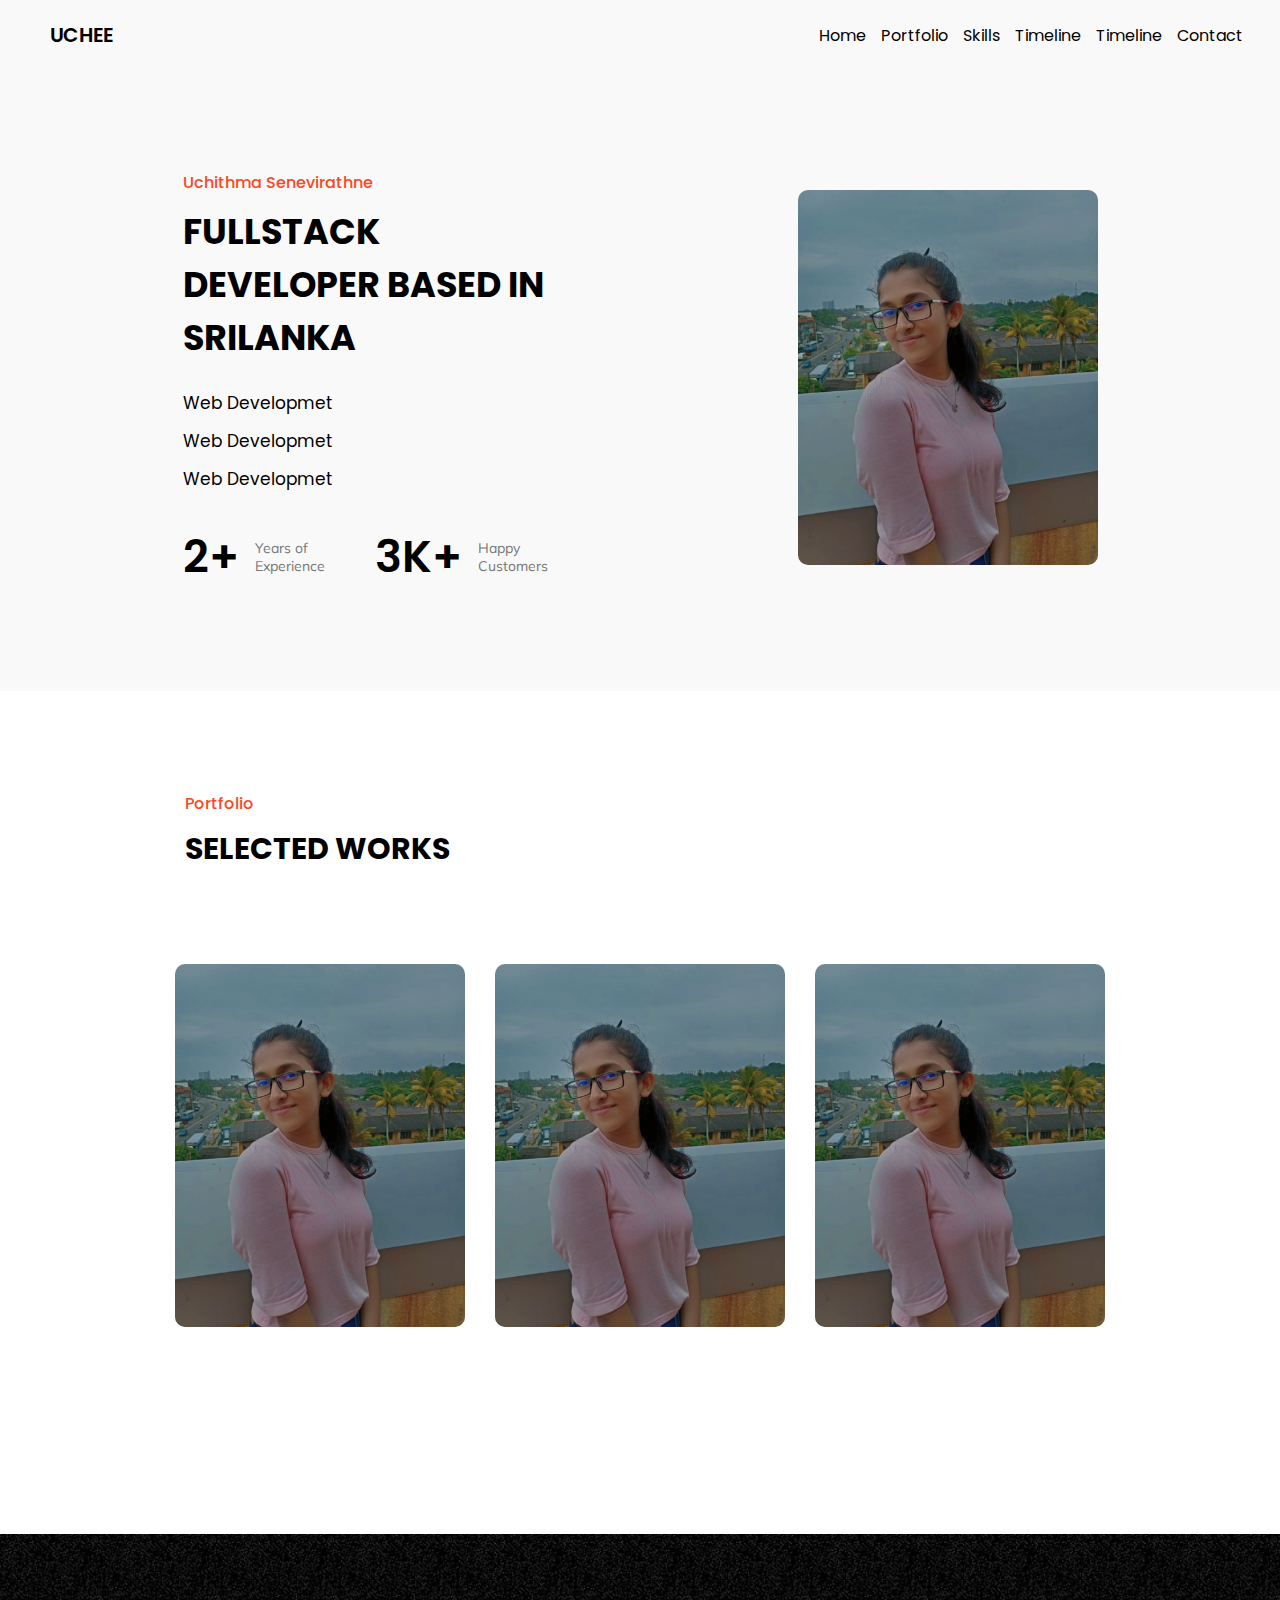
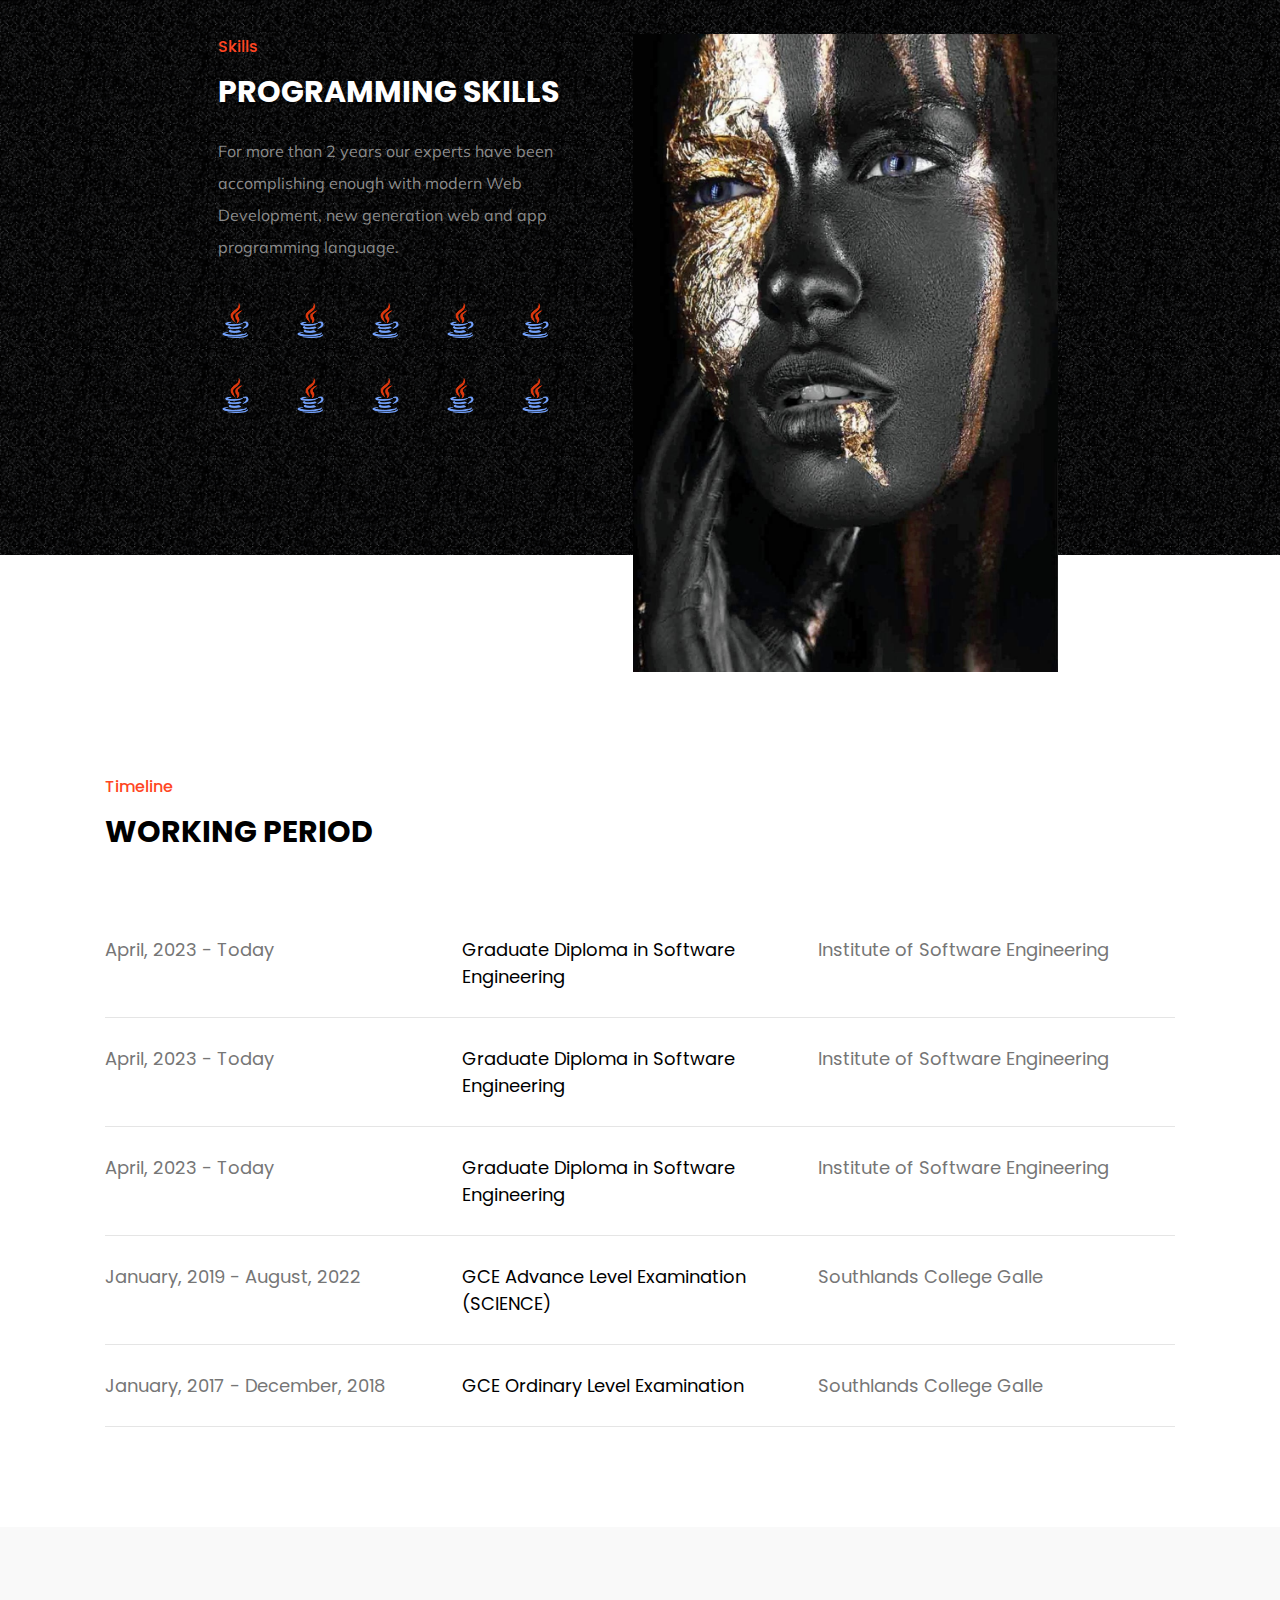
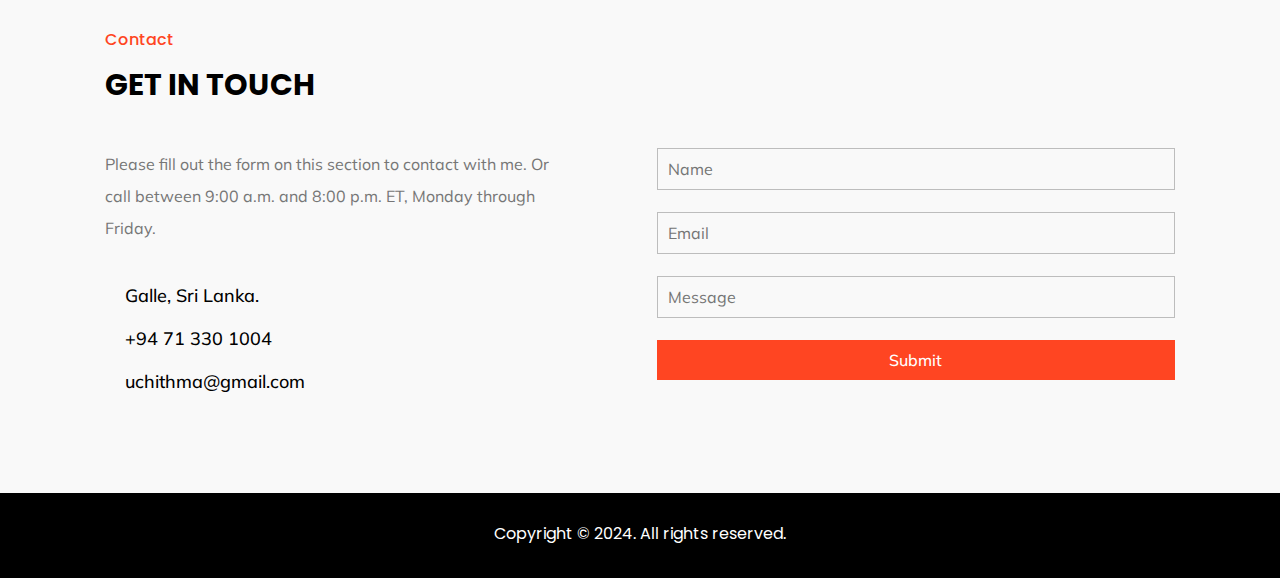
==== index.html @ 6356ff92 "add some css to footer" ====
<!DOCTYPE html>
<html lang="en">
<head>
    <meta charset="UTF-8">
    <meta name="viewport" content="width=device-width, initial-scale=1.0">
    <title>Document</title>
    <link rel="stylesheet" href="./index.css">
    <link rel="stylesheet" href="https://cdnjs.cloudflare.com/ajax/libs/font-awesome/6.5.2/css/all.min.css" integrity="sha512-SnH5WK+bZxgPHs44uWIX+LLJAJ9/2PkPKZ5QiAj6Ta86w+fsb2TkcmfRyVX3pBnMFcV7oQPJkl9QevSCWr3W6A==" crossorigin="anonymous" referrerpolicy="no-referrer" />
    <link href="https://fonts.googleapis.com/css2?family=Poppins:ital,wght@0,100;0,200;0,300;0,400;0,500;0,600;0,700;0,800;0,900;1,100;1,200;1,300;1,400;1,500;1,600;1,700;1,800;1,900&display=swap" rel="stylesheet">
    <link href="https://fonts.googleapis.com/css2?family=Mulish:ital,wght@0,200..1000;1,200..1000&display=swap" rel="stylesheet">
</head>
<body>

    <!-- ======================navbar=================================== -->
    <header>
        <div class="navbar" id="nav">
            <div class="logo">
                <a href="#">UCHEE</a>
            </div>
            <div class="menu">
                <div class="list">
                    <ul id="menu-list">
                        <li><a href="">Home</a></li>
                        <li><a href="">Portfolio</a></li>
                        <li><a href="">Skills</a></li>
                        <li><a href="">Timeline</a></li>
                        <li><a href="">Timeline</a></li>
                        <li><a href="">Contact</a></li>
                    </ul>
                    <div class="trigger">
                        <i class="fa-solid fa-bars" onclick="toggleMenu()"></i>
                    </div>
                </div>
            </div>
        </div>
    </header>
    

    <!-- ===================home====================================== -->

    <section class="home"  id="home">
        <div class="home-container">
            <div class="text-content">
                <h6>Uchithma Senevirathne</h6>
                <h1 class="position">FULLSTACK DEVELOPER 
                    <span>BASED IN SRILANKA</span>
                </h1>
                <div class="service1">
                    <p>Web Developmet</p>
                    <i class="fa-solid fa-arrow-right"></i>
                </div>
                <div class="service1">
                    <p>Web Developmet</p>
                    <i class="fa-solid fa-arrow-right"></i>
                </div>
                <div class="service1">
                    <p>Web Developmet</p>
                    <i class="fa-solid fa-arrow-right"></i>
                </div>
                <div class="counts">
                    <div>
                        <h1>2+</h1>
                        <p>Years of Experience</p>
                    </div>
                    <div>
                        <h1>3K+</h1>
                        <p>Happy Customers</p>
                    </div>
                </div>
            </div>
            <div class="img-container">
                <div>
                    <img src="./assets/profile.jpeg" alt="">
                </div>
            </div>
        </div>
    </section>

    <section class="portfolio" id="portfolio">
        <div class="port-container">
            <div class="text-content">
                <h6>Portfolio</h6>
                <h1>SELECTED WORKS</h1>
            </div>
            <div class="project-container">
                <div class="port1">
                    <img src="./assets/profile.jpeg" alt="">
                </div>
                <div class="port2">
                    <img src="./assets/profile.jpeg" alt="">
                </div>
                <div class="port3">
                    <img src="./assets/profile.jpeg" alt="">
                </div>
            </div>
        </div>
    </section>

    <section id="Skills" class="Skills">
        <div class="skills-container">
            <div class="text-content">
                <div>
                    <h6>Skills</h6>
                    <h1>PROGRAMMING SKILLS</h1>
                    <p>
                        For more than 2 years our experts have been accomplishing enough with modern Web Development,
                        new generation web and app programming language.
                    </p>
                </div>
                <div class="skills-logo">
                    <img src="./assets/java.png" alt="">
                    <img src="./assets/java.png" alt="">
                    <img src="./assets/java.png" alt="">
                    <img src="./assets/java.png" alt="">
                    <img src="./assets/java.png" alt="">
                    <img src="./assets/java.png" alt="">
                    <img src="./assets/java.png" alt="">
                    <img src="./assets/java.png" alt="">
                    <img src="./assets/java.png" alt="">
                    <img src="./assets/java.png" alt="">
                </div>
            </div>
            <div class="dark-image">
                <img src="./assets/blackimg.jpg" alt="">
            </div>
        </div>
    </section>

    <section id="timeline" class="timeline">
        <div class="timeline-container">
            <div class="time-head">
                <h6>Timeline</h6>
                <h1>WORKING PERIOD</h1>
            </div>
            <div class="time-content">
                <div class="time">
                    <p>April, 2023 - Today</p>
                    <p>Graduate Diploma in Software Engineering</p>
                    <p>Institute of Software Engineering</p>
                </div>
                <div class="time">
                    <p>April, 2023 - Today</p>
                    <p>Graduate Diploma in Software Engineering</p>
                    <p>Institute of Software Engineering</p>
                </div>
                <div class="time">
                    <p>April, 2023 - Today</p>
                    <p>Graduate Diploma in Software Engineering</p>
                    <p>Institute of Software Engineering</p>
                </div>
                <div class="time">
                    <p>January, 2019 - August, 2022</p>
                    <p>GCE Advance Level Examination (SCIENCE)</p>
                    <p>Southlands College Galle</p>
                </div>
                <div class="time">
                    <p>January, 2017 - December, 2018</p>
                    <p>GCE Ordinary Level Examination</p>
                    <p>Southlands College Galle</p>
                </div>
            </div>
        </div>
    </section>

    <section id="contact" class="contact">
        <div class="con-head">
            <h6>Contact</h6>
            <h1>GET IN TOUCH</h1>
        </div>
        <div class="contact-container">
            <div class="contact-content">
                <div class="con-text">
                    <p>
                        Please fill out the form on this section to contact with me.
                        Or call between 9:00 a.m. and 8:00 p.m. ET, Monday through Friday.
                    </p>
                </div>
                <div class="con-list">
                    <div>
                        <i class="fa-solid fa-location-dot"></i>
                        <p>Galle, Sri Lanka.</p>
                    </div>
                    <div>
                        <i class="fa-solid fa-phone-volume"></i>
                        <p>+94 71 330 1004</p>
                    </div>
                    <div>
                        <i class="fa-solid fa-envelope"></i>
                        <p>uchithma@gmail.com</p>
                    </div>
                </div>
            </div>
            <div class="contact-forms">
                <input type="text" placeholder="Name">
                <input type="email" placeholder="Email">
                <input type="text" placeholder="Message">
                <div>
                    <input type="submit" name="Submit">
                    <i class="fa-solid fa-arrow-right"></i>
                </div>
            </div>
        </div>
    </section>

    <footer class="footer">
        <div class="foot-content">
            <p>Copyright © 2024. All rights reserved.</p>
            <div>
                <i class="fa-brands fa-github"></i>
                <i class="fa-brands fa-instagram"></i>
                <i class="fa-brands fa-linkedin"></i>
                <i class="fa-brands fa-whatsapp"></i>
            </div>
        </div>
    </footer>
    

        <script>
        let menuList = document.getElementById("menu-list")
        menuList.style.maxHeight = "0px";

        function toggleMenu(){
            if(menuList.style.maxHeight == "0px"){
                menuList.style.maxHeight = "300px";
            }
            else{
                menuList.style.maxHeight = "0px"
            }
        }
    </script>

    <script>
        window.addEventListener("scroll", function(){
            var header = document.querySelector("header");
            header.classList.toggle("sticky", window.scrollY > 0);
        })
    </script>
</body>
</html>
---- index.css ----
* {
    margin: 0;
    padding: 0;
    box-sizing: border-box;
    font-family: "Poppins", sans-serif;
}

/* =================navbar========================= */

.navbar{
    display: flex;
    padding: 30px 37px 30px 50px;
    justify-content: space-between;
    background-color: #F9F9F9;
    align-items: center;
    position: relative;
    height: 70px;
}

.navbar .logo a{
    text-decoration: none;
    font-size: 20px;
    font-weight: 600;
    color: black;
}

.trigger{
    font-size: 20px;
    display: none;
}

.menu .list{
    display: flex;
    align-items: center;
    gap: 15px;
}

.menu .list ul {
    display: flex;
    gap: 15px;
    list-style: none;
    font-size: 16px;
    align-items: center;
}

.list ul > li > a {
    text-decoration: none;
    color: black;
}

.list ul > li > a:hover{
    color: #FF4522;
}

/* ==========responsive navbar====================== */

@media (max-width:600px) {

    .navbar{
        background-color: white;
        border-bottom: 1px solid rgb(216, 216, 216);
    }

    .menu .list ul{
        position: absolute;
        top: 80px;
        left: 0px;
        right: 0;
        padding-left: 50px;
        flex-direction: column;
        background-color: white;
        overflow: hidden;
        align-items: start;
    }

    .trigger{
        display: block;
    }

    #menu-list{
        transition: all 0.4s;
    }
}


/* =======================home====================================== */

.home {
    background-color: #F9F9F9;    
}

.home-container{
    display: flex;
    justify-content: center;
    padding: 100px 40px;
    margin: 0 270px;
    align-items: center;
    /* position: relative; */
}

.home-container .text-content{
    display: flex;
    flex-direction: column;
    padding-right: 50px;
    /* position: relative; */
}

.home-container .text-content h6{
    color: #FF4522;
    font-size: 16px;
    font-weight: 500;
    margin-bottom: 16px;
}

.home-container .text-content .position{
    font-size: 45px;
    margin-bottom: 25px;
    font-weight: bolder;
}

.home-container .text-content div{
    display: flex;
}

.service1 {
    display: flex;
    font-family: "Mulish", sans-serif;
    font-size: 17px;
    align-items: center;
    gap: 10px;
}

.service1 p {
    padding: 8px 0;
}

.counts {
    margin-top: 25px;
    gap: 50px;
}

.counts div{
    display: flex;
    align-items: center;
}

.counts div > h1 {
    font-size: 45px;
    font-weight: 600;
}

.counts div > p {
    padding-left: 15px;
    font-size: 14px;
    font-family: "Mulish", sans-serif;
    color: #767676;
}

.img-container div{
    width: 50%;
    padding-left: 200px;
}

.img-container div > img {
    width: 350px;
    border-radius: 10px;
}

/* ==============responsive home============================ */

@media (max-width:1469px) {
    .home-container .text-content .position{
        font-size: 35px;
        margin-bottom: 20px;
    }

    .home-container .text-content h6{
        margin-bottom: 10px;
    }  
    
    .service1 p {
        padding: 6px 0;
    }

    .img-container div > img {
        width: 300px;
    }
}

@media (max-width:925px) {
    .home-container{
        flex-direction: column-reverse;
        padding: 50px 30px;
        margin: 0;
    }

    .img-container div{
        width: 100%;
        padding-left: 0px;
        padding-bottom: 50px;
    }

    .img-container div > img {
        width: 100%;
        border-radius: 10px;
    }
}

@media (max-width:449px){
    .home-container .text-content .position{
        font-size: 30px;
    }

    .counts {
        flex-direction: column;
        margin-top: 15px;
        gap: 0px;
    }

    .home-container{
        padding: 50px 30px;
    }
}

/* =================portfolio============================================= */

.portfolio {
    /* display: flex;
    justify-content: center; */
}

.port-container {
    display: flex;
    flex-direction: column;
    justify-content: center;
    padding: 100px 40px;
    margin: 0 270px;
    align-items: center;
}

.port-container .text-content{
    width: 1005px;
}

.port-container .text-content h6{
    font-size: 16px;
    color: #FF4522;
    font-weight: 500;
    margin-bottom: 10px;
}

.port-container .text-content h1 {
    font-size: 30px;
    font-weight: bolder;
}

.port-container .project-container{
    padding-top: 92px;
    display: flex;
    gap: 30px;
}

.port-container .project-container div {
    width: 50%;
}

.port-container .project-container div > img {
    width: 325px;
    border-radius: 10px;
}
/* ======responsive portfolio=================== */

@media (max-width:1469px) {
    .port-container .text-content{
        width: 910px;
    }

    .port-container .project-container div > img {
        width: 290px;
    }
}

@media (max-width:925px) {
    .port-container .text-content{
        width: 93vw;
    }

    .port-container .project-container .port3 {
        display: none;
    }

    .port-container .project-container div > img {
        width: 45vw;
    }
}

@media (max-width:620px) {
    .port-container {
        padding: 100px 0px;
        margin: 0 0px;
    }

    .port-container .text-content{
        width: 90vw;
    }

    .port-container .project-container .port2 {
        display: none;
    }

    .port-container .project-container div > img {
        width: 90vw;
    }
}

/* ======================skills================================== */

.Skills{
    padding: 100px 0px 20px;
}

.skills-container {
    background: url(./assets/skillsbg.png);
    width: 100vw;
    height: 80vh;
    background-size: cover;
    object-fit: cover;
    display: flex;
    justify-content: center;
    padding-top: 100px;
    padding-bottom: 100px;
    padding-left: 17%;
    padding-right: 17%;
    gap: 60px;
}

.skills-container .text-content {
    display: flex;
    flex-direction: column;
}
.skills-container .text-content h6 {
    font-size: 16px;
    font-weight: 500;
    color: #FF4522;
    margin-bottom: 10px;
}

.skills-container .text-content h1 {
    font-size: 30px;
    color: white;
}
.skills-container .text-content p {
    margin-top: 20px;
    font-size: 16px;
    font-family: "Mulish", sans-serif;
    color: #bbbb;
    line-height: 2;
}

.skills-container .dark-image img {
    /* width: 100%; */
    width: 434px;
    height: 638px;
    object-fit: contain;

}

.skills-container .skills-logo {
    margin-top: 40px;
    /* margin-right: 75px; */
    display: flex;
    flex-wrap: wrap;
    justify-content: start;
    gap: 40px;
}

.skills-container .skills-logo img {
    width: 10%;
}

/* ==========responsive skills============================ */

@media (max-width:1238px) {
    .skills-container .dark-image {
       display: none;
    }

    .skills-container .skills-logo img {
        width: 60px;
    }
}

@media (max-width:700px) {
    .skills-container .skills-logo img {
        width: 45px;
    }
}

@media (max-width:583px) {
    .skills-container {
        padding-top: 60px;
    }
}

@media (max-width:511px) {
    .skills-container {
        padding-top: 40px;
    }

    .skills-container .skills-logo img {
        width: 40px;
    }
}

@media (max-width:424px) {
    .skills-container {
        padding-top: 40px;
    }

    .skills-container .skills-logo img {
        width: 40px;
    }

    .skills-container .skills-logo {
        gap: 30px;
    }
    
}

@media (max-width:424px) {
    .skills-container {
        padding-top: 40px;
        height: 100vh;
        align-items: center;
    }

    .skills-container .skills-logo img {
        width: 35px;
    }

    .skills-container .skills-logo {
        gap: 30px;
    }

    .skills-container .text-content p {
        line-height: 1.5;
    }
    
}

/* =============timeline========================================== */

.timeline {
    padding: 100px 0px;
    /* margin: 0 270px; */
    display: flex;
    justify-content: center;
}

.timeline-container {
    display: flex;
    flex-direction: column;
    justify-content: center;
}

.time-head {
    width: 1070px;
    /* width: 100%; */
}

.time-head h6 {
    font-size: 16px;
    font-weight: 500;
    color: #FF4522;
    margin-bottom: 10px;
}

.time-head h1 {
    font-size: 30px;
    font-weight: bolder;
}

.time-content {
    display: flex;
    flex-direction: column;
    padding-top: 54px;
    width: 100%;
}

.time-content .time {
    display: flex;
    padding: 27px 0;
    font-size: 18px;
    font-family: "Mulish", sans-serif;
    border-bottom: 1px solid rgba(0, 0, 0, .1);
}

.time-content .time p {
    width: 33.3333%;
    float: left;
    padding-right: 40px;
}

.time-content .time p:nth-child(1), p:nth-child(3) {
    color: #767676;
}

/* ==================responsive timeline===================== */

@media (max-width:1140px) {
    .timeline-container{
        width: 90%;
    }

    .time-head {
        width: 100%;
    }
}

@media (max-width:770px) {
    .time-content .time {
        flex-direction: column;
        gap: 20px;
    }

    .time-content .time p {
        width: 100%;
        float: left;
        padding-right: 0px;
    }
    
}

/* ===================contact============================================ */

.contact {
    padding: 100px 0;
    display: flex;
    /* justify-content: center; */
    flex-direction: column;
    align-items: center;
    background-color: #F9F9F9;
}

.con-head {
    width: 1070px;
}

.con-head h6 {
    font-size: 16px;
    font-weight: 500;
    color: #FF4522;
    margin-bottom: 10px;
}

.con-head h1 {
    font-size: 30px;
    font-weight: bolder;
}

.contact-container {
    display: flex;
    justify-content: center;
    width: 1070px;
    margin-top: 40px;
}

.contact-content {
    display: flex;
    flex-direction: column;
    padding-right: 100px;
}

.con-text, .con-list {
    display: flex;
    flex-direction: column;
}

.con-text p {
    font-size: 16px;
    color: #767676;
    font-family: "Mulish", sans-serif;
    line-height: 2;
}

.con-list {
    margin-top: 40px;
    gap: 20px;
}

.con-list div {
    display: flex;
    align-items: center;
    gap: 20px;
}

.con-list div > i {
    font-size: 18px;
    color: #FF4522;
}

.con-list div > p {
    font-size: 18px;
    font-family: "Mulish", sans-serif;
    font-weight: 500;
}

.contact-forms {
    display: flex;
    flex-direction: column;
    width: 100%;
    gap: 22px;
}


.contact-forms div {
    display: flex;
    align-items: center;
    background-color: #FF4522;
    justify-content: center;
}

.contact-forms input {
    font-size: 16px;
    font-family: "Mulish", sans-serif;
    padding: 10px;
    border: 1px solid #bdbdbd;
    background: transparent;
}

.contact-forms div > input {
    border: none;
    color: white;
    font-weight: 500;
}

.contact-forms div > i {
    color: white;
}

/* =================responsive contact==================== */

@media (max-width:1200px) {
    .con-head {
        width: 90%;
    }

    .contact-container {
        width: 90%;
    }
}

@media (max-width:900px) {
    .contact-container{
        flex-direction: column;
        gap: 50px;
    }
}

/* ===========footer============================================ */

.footer {
    display: flex;
    justify-content: center;
    background-color: black;
    color: white;
    padding: 28px 0 32px;
}
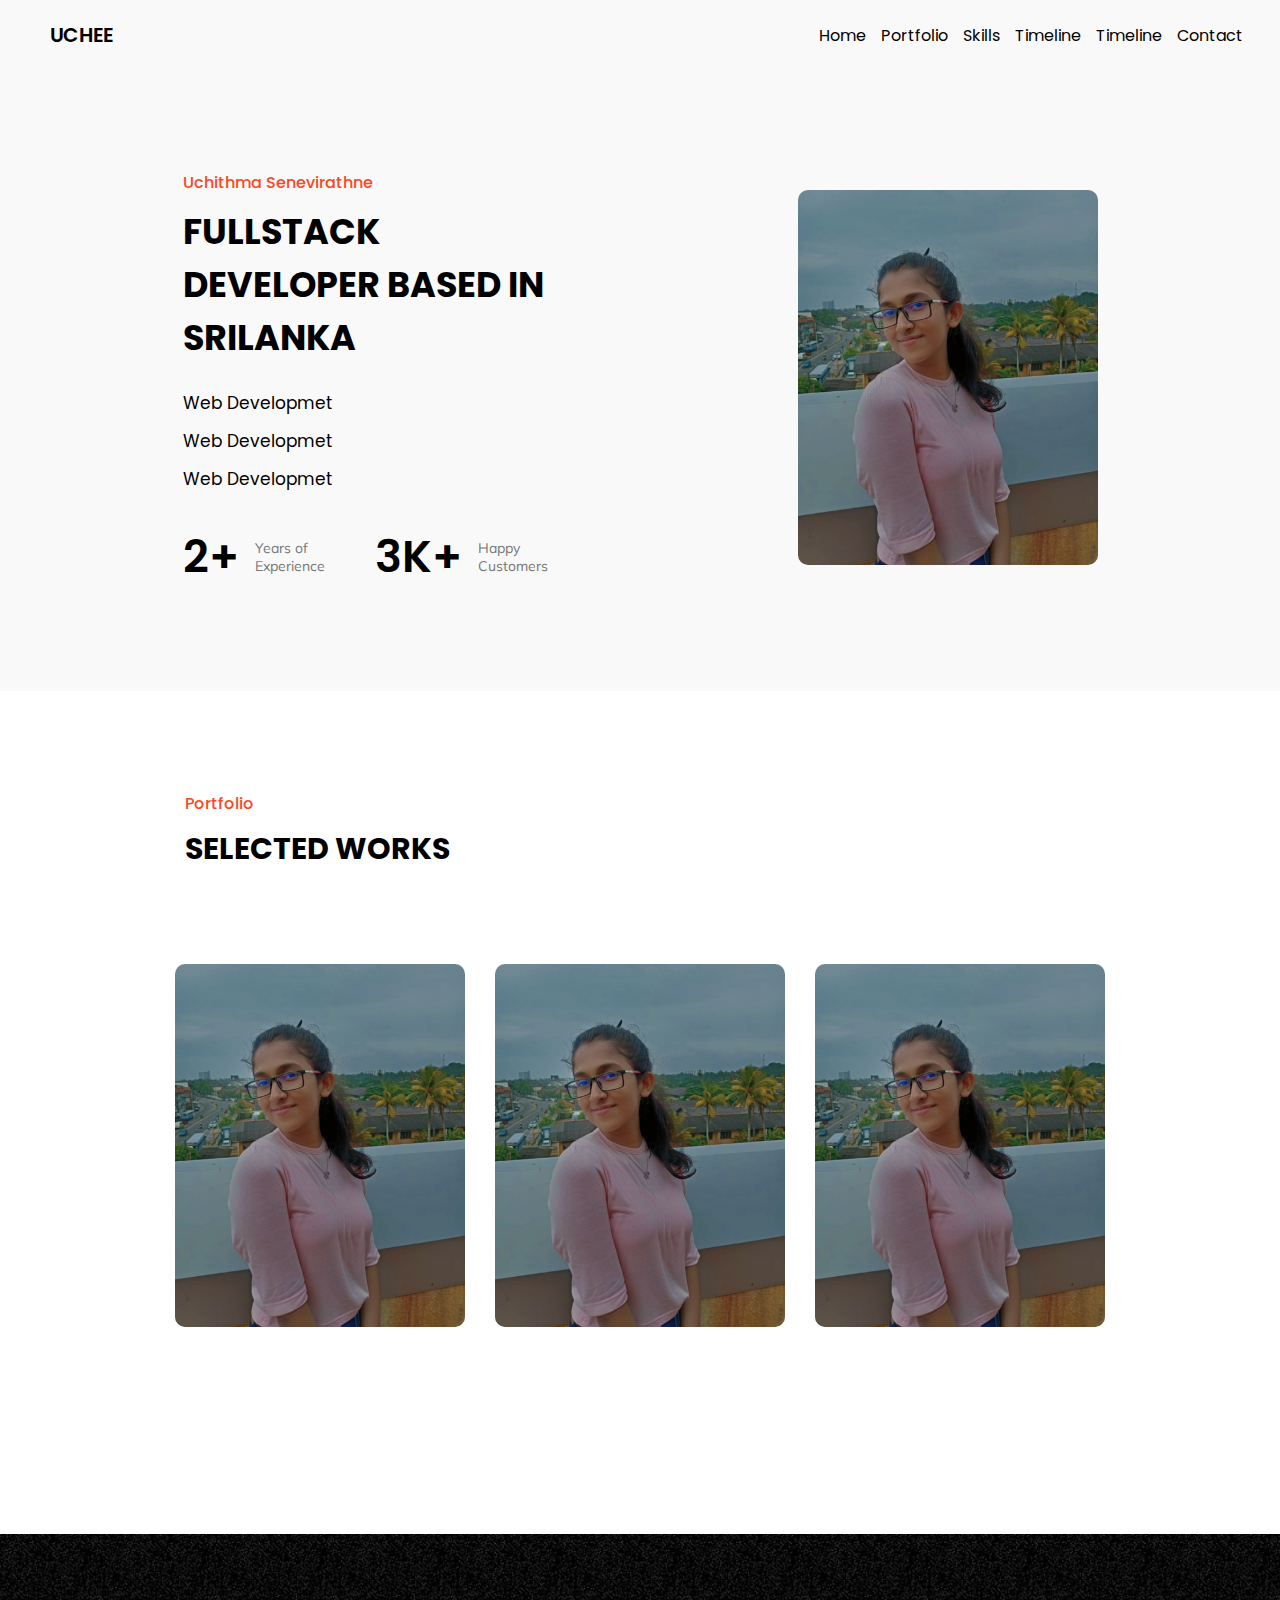
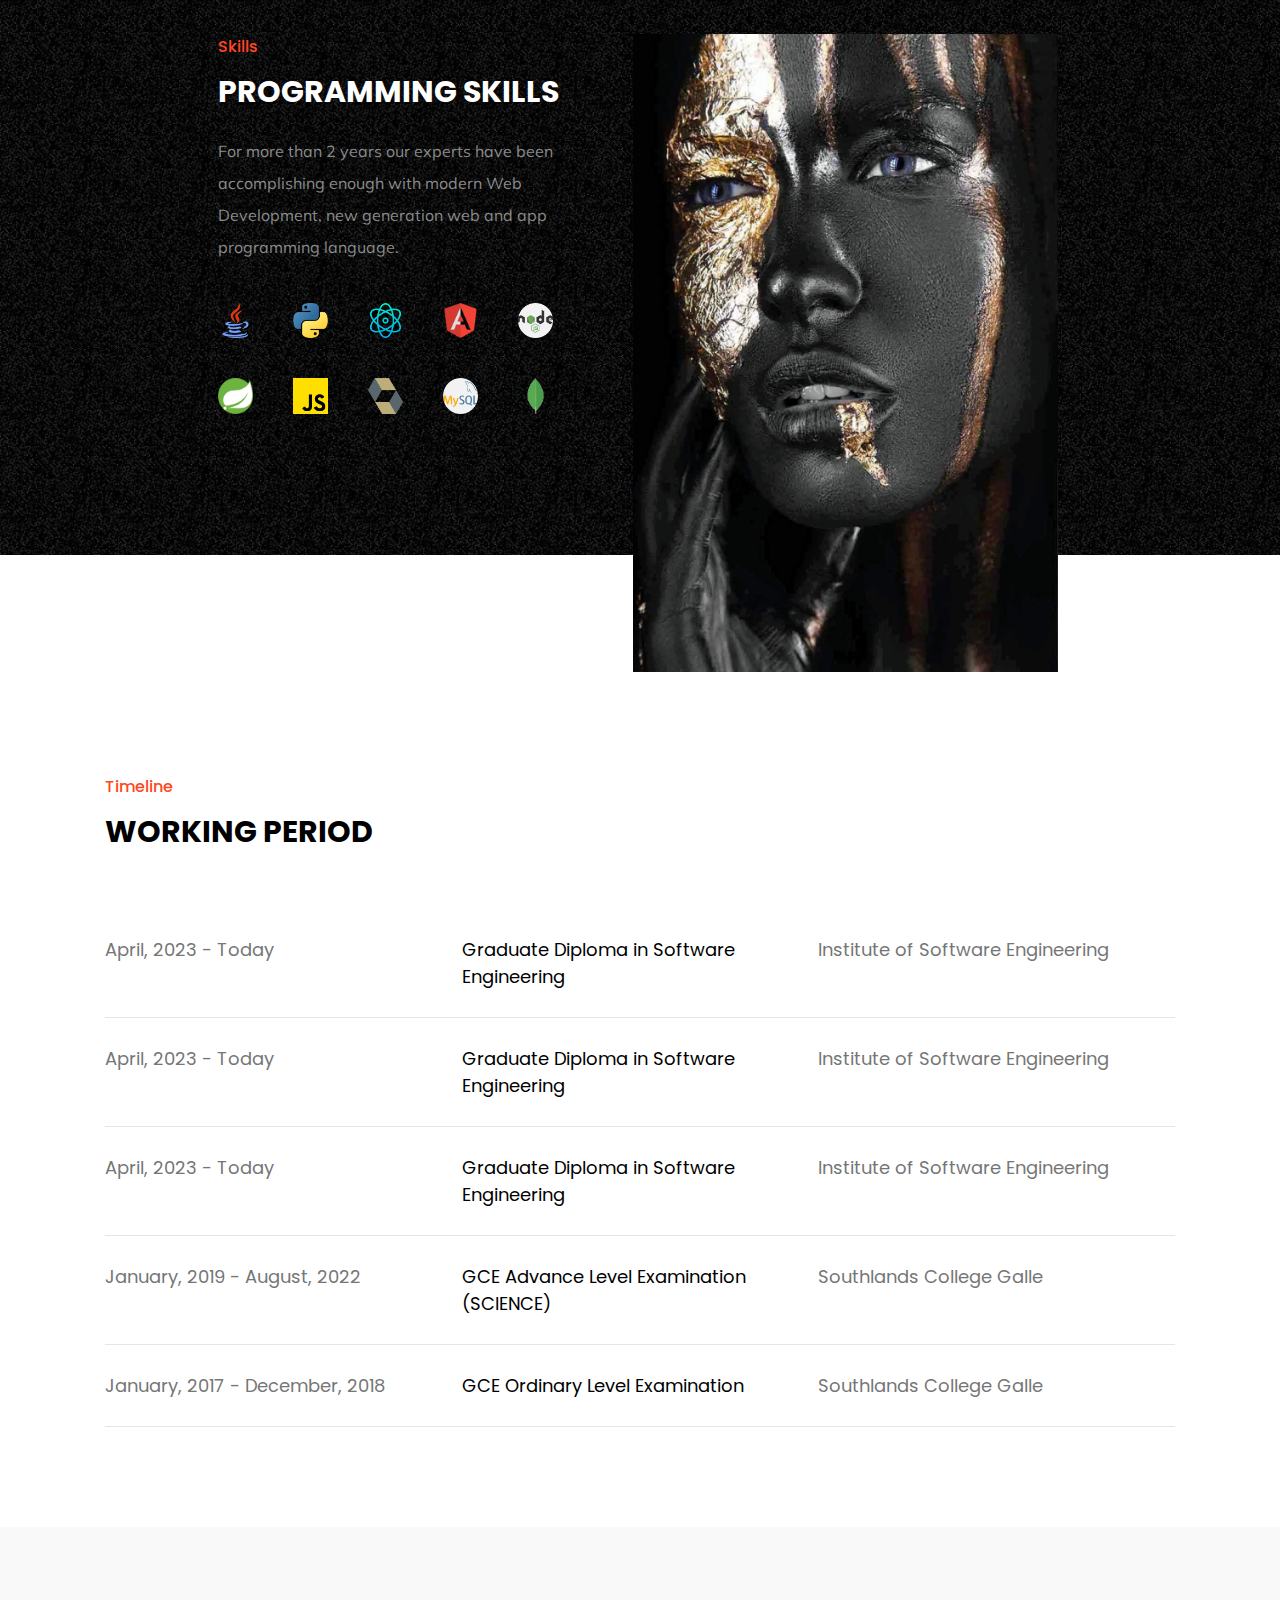
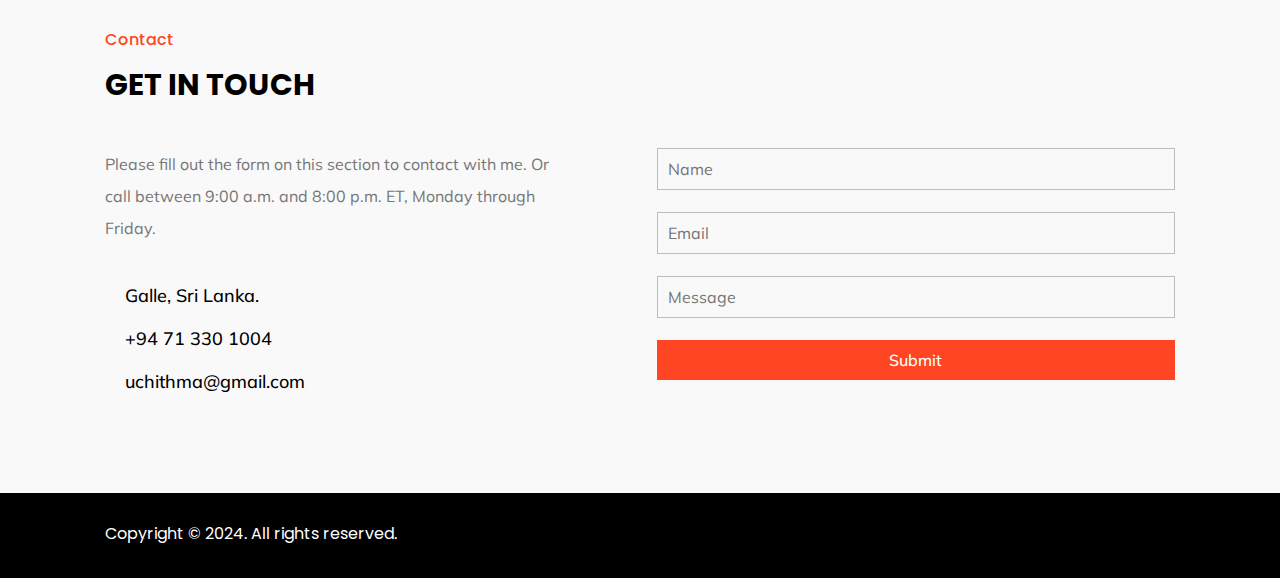
==== commit 3dab73e1: "change skill logos" ====
--- a/index.html
+++ b/index.html
@@ -109,15 +109,15 @@
                 </div>
                 <div class="skills-logo">
                     <img src="./assets/java.png" alt="">
-                    <img src="./assets/java.png" alt="">
-                    <img src="./assets/java.png" alt="">
-                    <img src="./assets/java.png" alt="">
-                    <img src="./assets/java.png" alt="">
-                    <img src="./assets/java.png" alt="">
-                    <img src="./assets/java.png" alt="">
-                    <img src="./assets/java.png" alt="">
-                    <img src="./assets/java.png" alt="">
-                    <img src="./assets/java.png" alt="">
+                    <img src="./assets/python.png" alt="">
+                    <img src="./assets/react.png" alt="">
+                    <img src="./assets/angular.png" alt="">
+                    <img src="./assets/nodejs.png" alt="">
+                    <img src="./assets/spring.png" alt="">
+                    <img src="./assets/js.png" alt="">
+                    <img src="./assets/hibernate.png" alt="">
+                    <img src="./assets/mysql.png" alt="">
+                    <img src="./assets/mongodb.png" alt="">
                 </div>
             </div>
             <div class="dark-image">
--- a/index.css
+++ b/index.css
@@ -665,4 +665,35 @@
     background-color: black;
     color: white;
     padding: 28px 0 32px;
+}
+
+.foot-content {
+    display: flex;
+    justify-content: space-between;
+    width: 1070px;
+    font-size: 16px;
+    font-family: "Mulish", sans-serif;
+}
+
+.foot-content div {
+    display: flex;
+    align-items: center;
+    gap: 20px;
+}
+
+/* ================responsive footer============================== */
+
+@media (max-width:1200px) {
+    .foot-content {
+        width: 90%;
+    }
+}
+
+@media (max-width:900px) {
+    .foot-content {
+        flex-direction: column;
+        justify-content: center;
+        align-items: center;
+        gap: 20px;
+    }
 }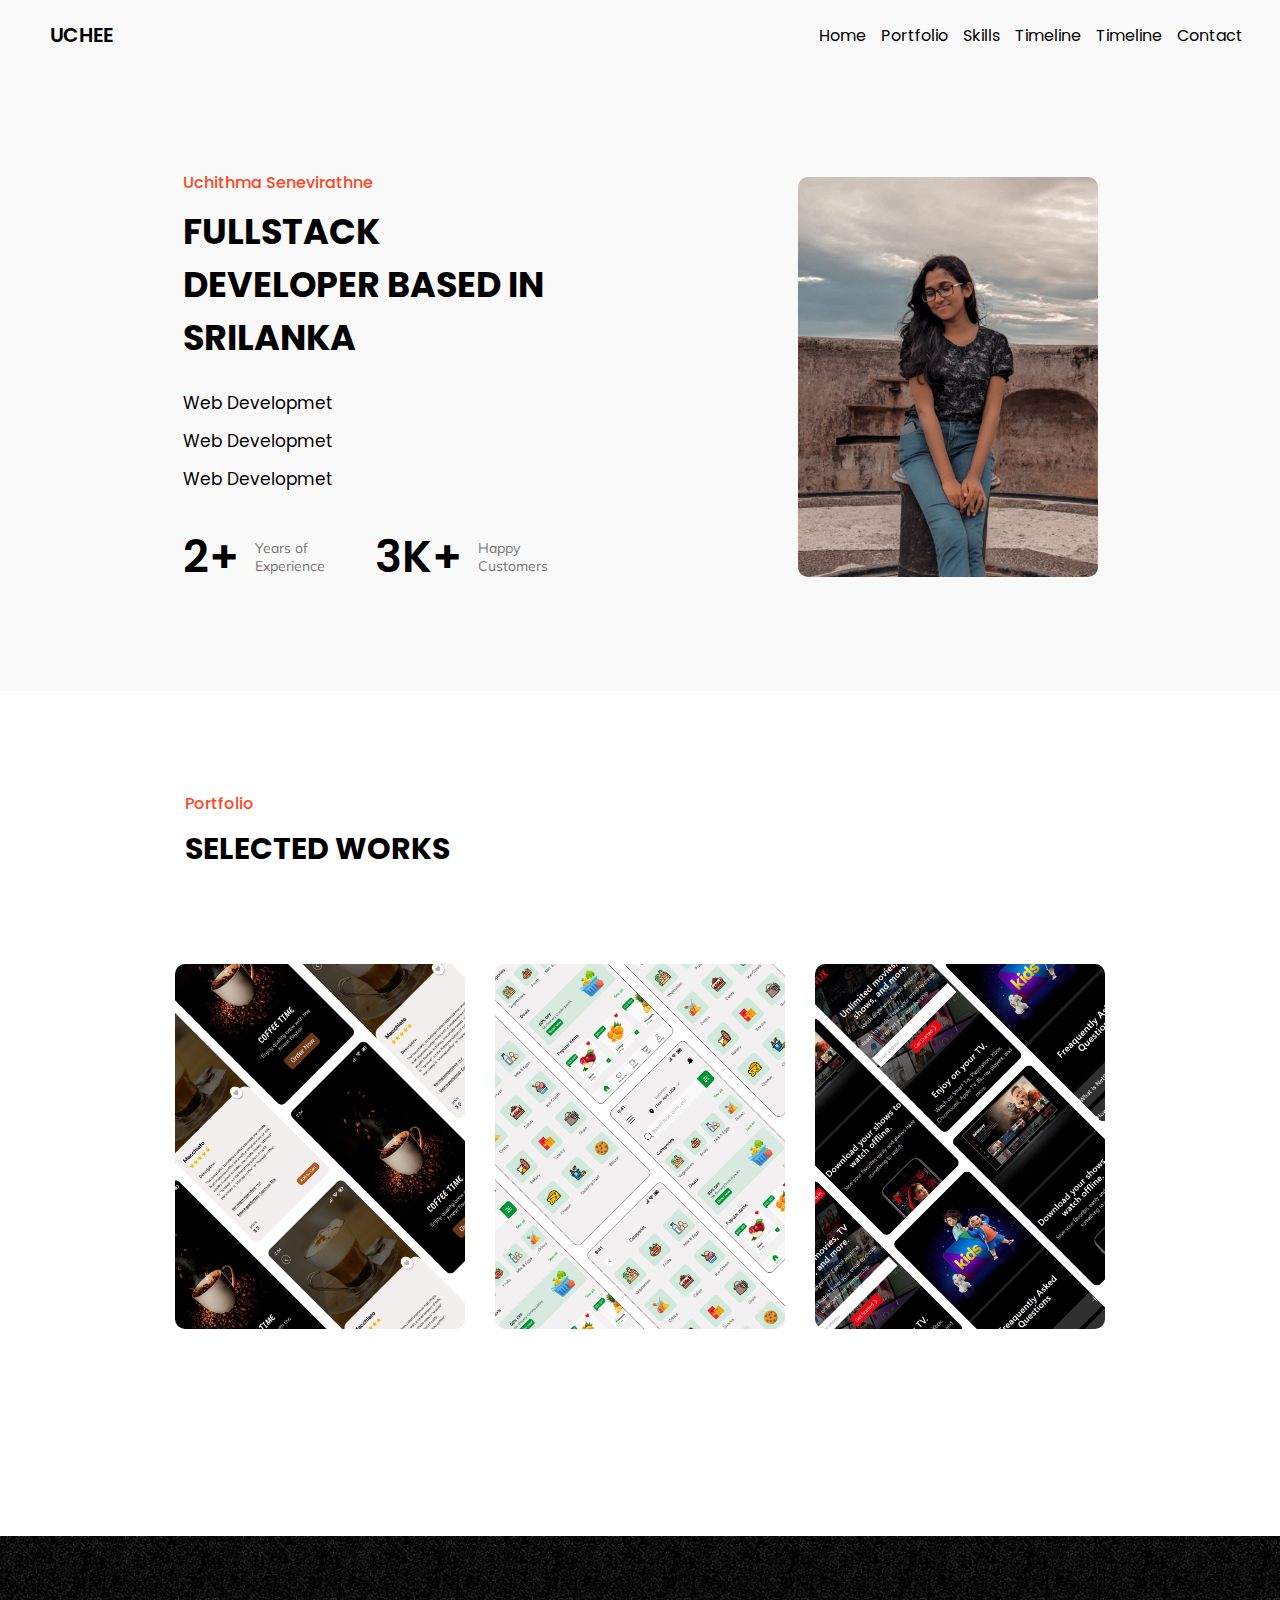
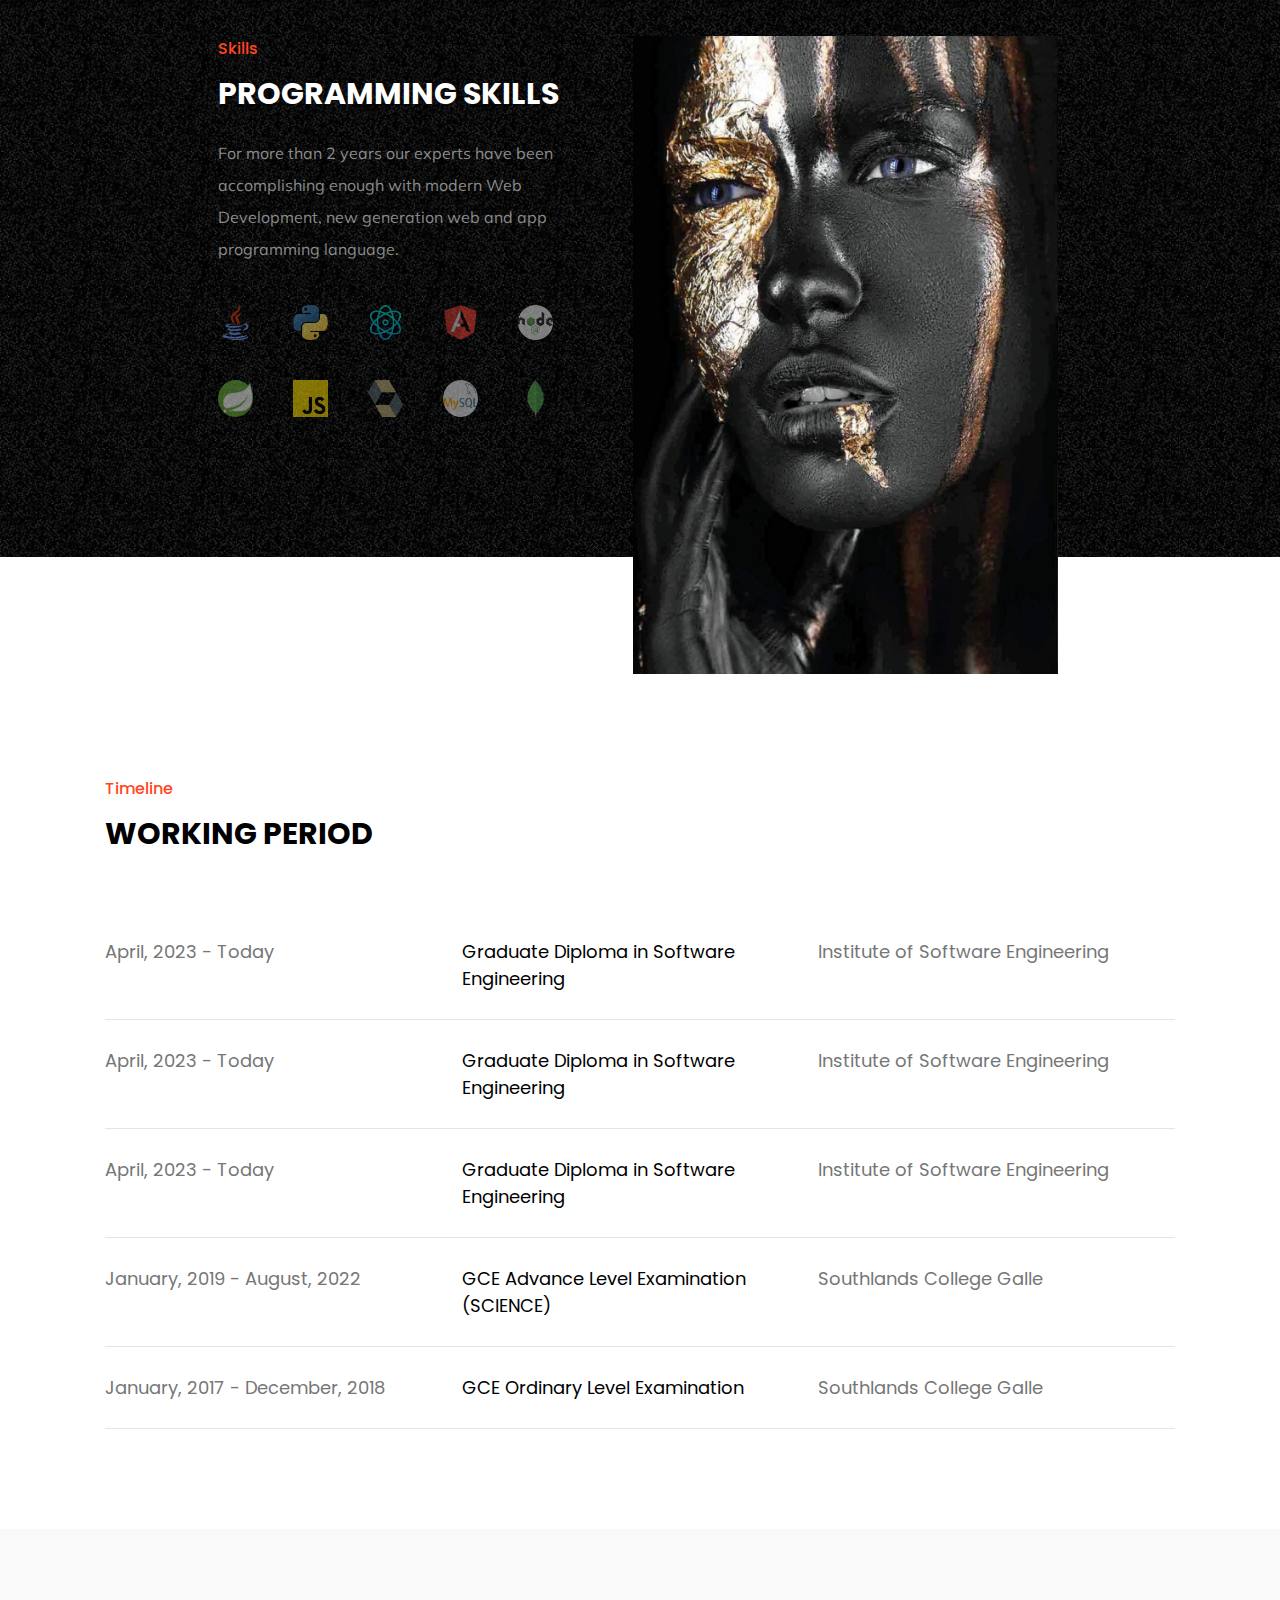
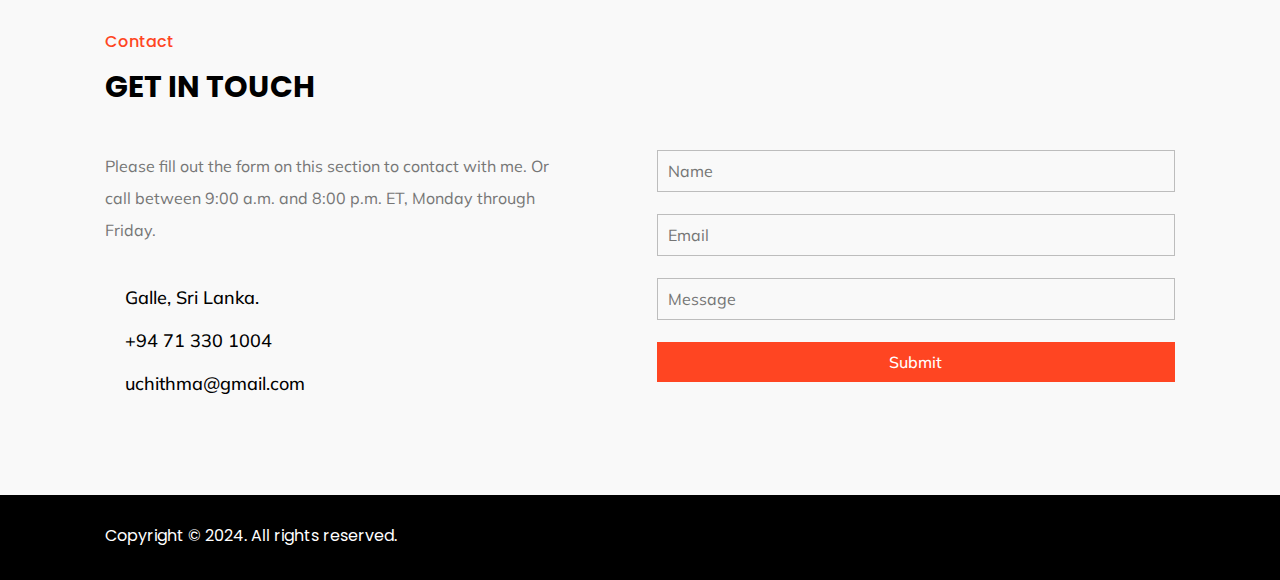
==== commit 0695ab79: "change profile picture and working images" ====
--- a/index.html
+++ b/index.html
@@ -84,13 +84,13 @@
             </div>
             <div class="project-container">
                 <div class="port1">
-                    <img src="./assets/profile.jpeg" alt="">
+                    <img src="./assets/work1.png" alt="">
                 </div>
                 <div class="port2">
-                    <img src="./assets/profile.jpeg" alt="">
+                    <img src="./assets/work2.png" alt="">
                 </div>
                 <div class="port3">
-                    <img src="./assets/profile.jpeg" alt="">
+                    <img src="./assets/work3.png" alt="">
                 </div>
             </div>
         </div>
--- a/index.css
+++ b/index.css
@@ -376,6 +376,7 @@
 
 .skills-container .skills-logo img {
     width: 10%;
+    opacity: 50%;
 }
 
 /* ==========responsive skills============================ */
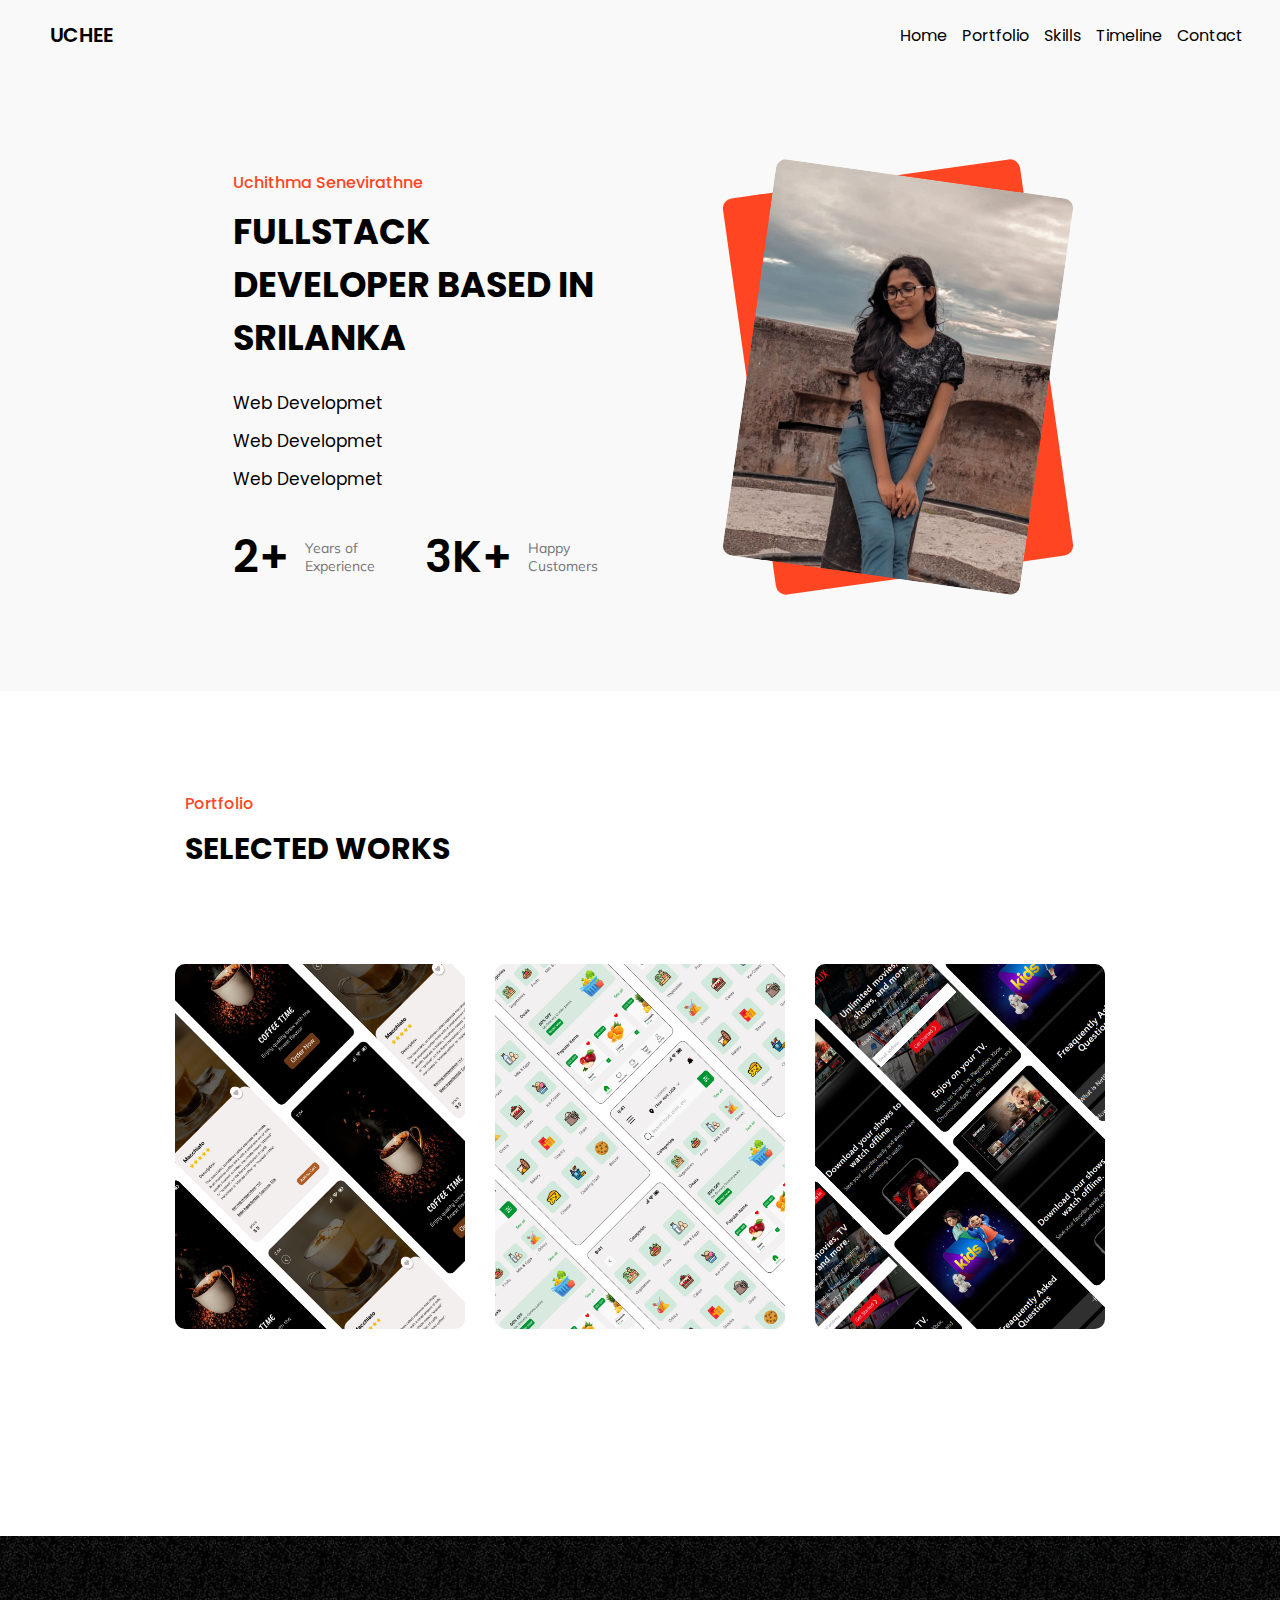
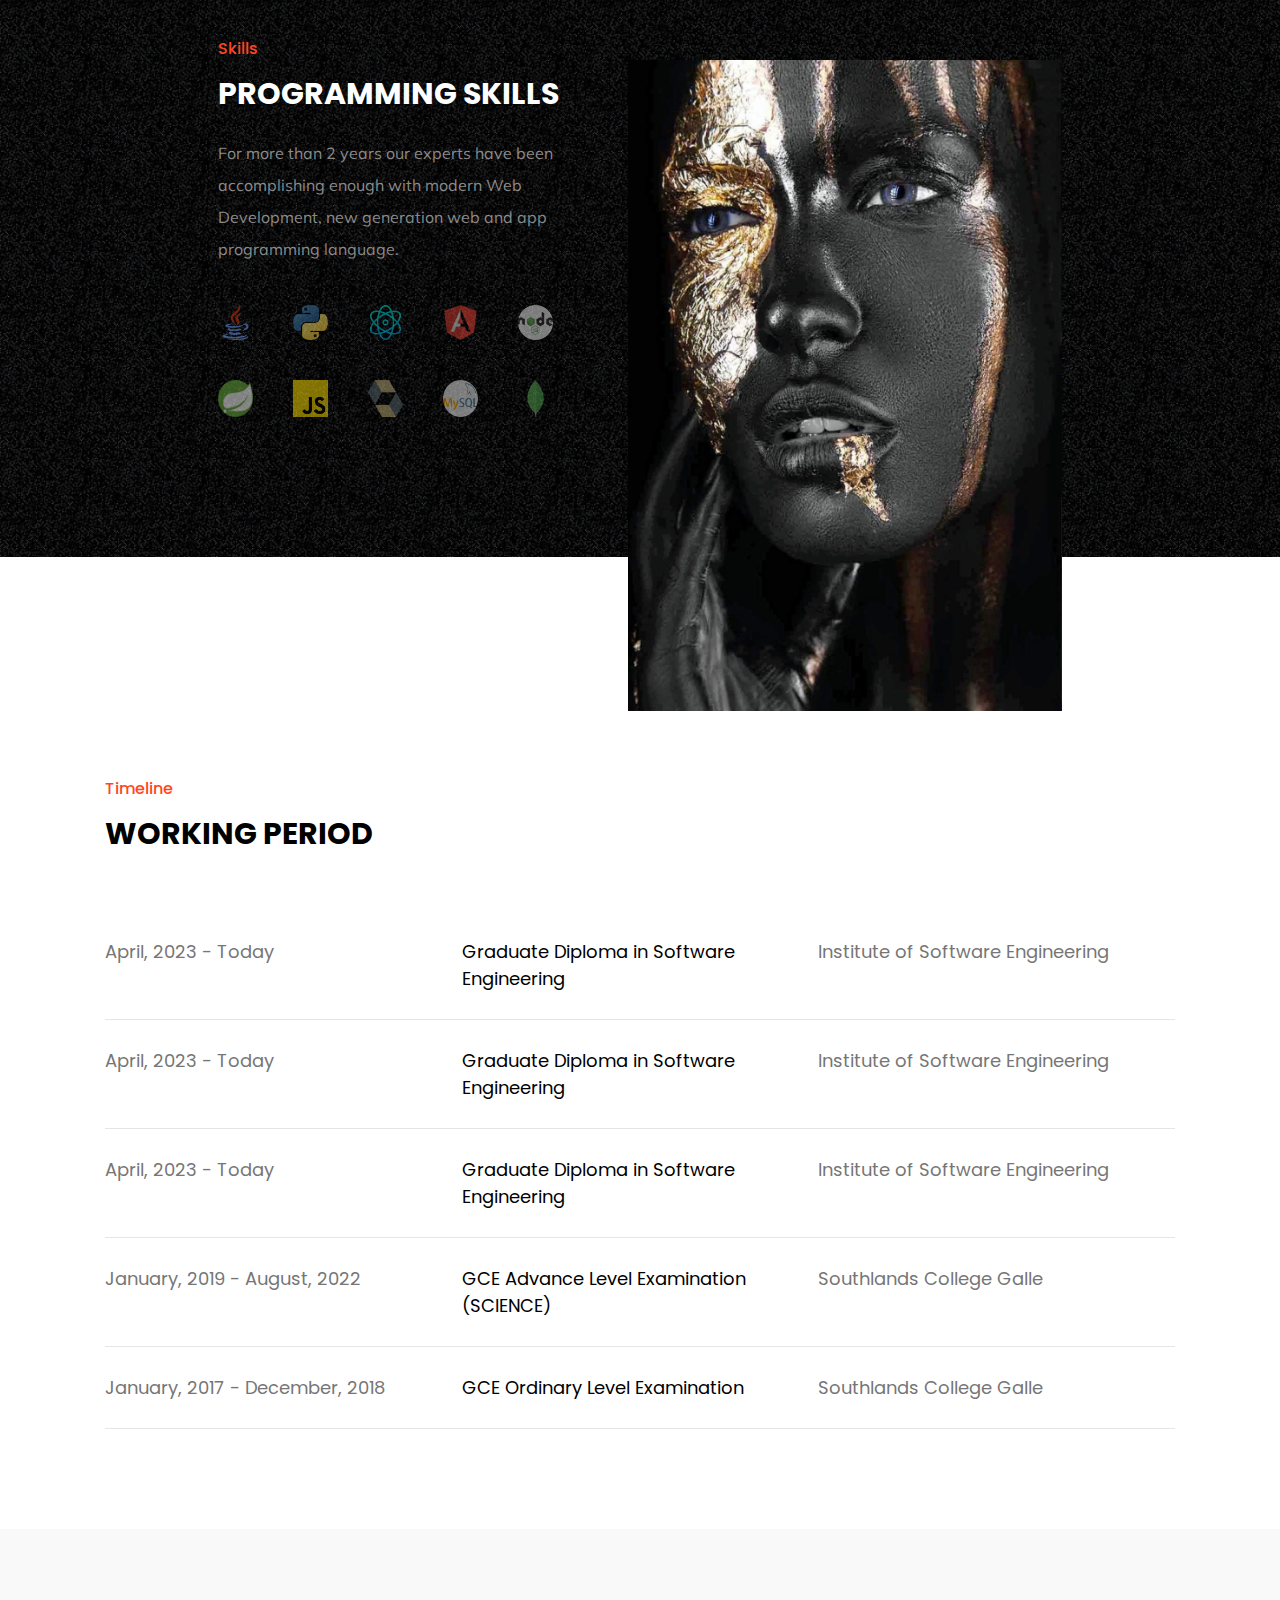
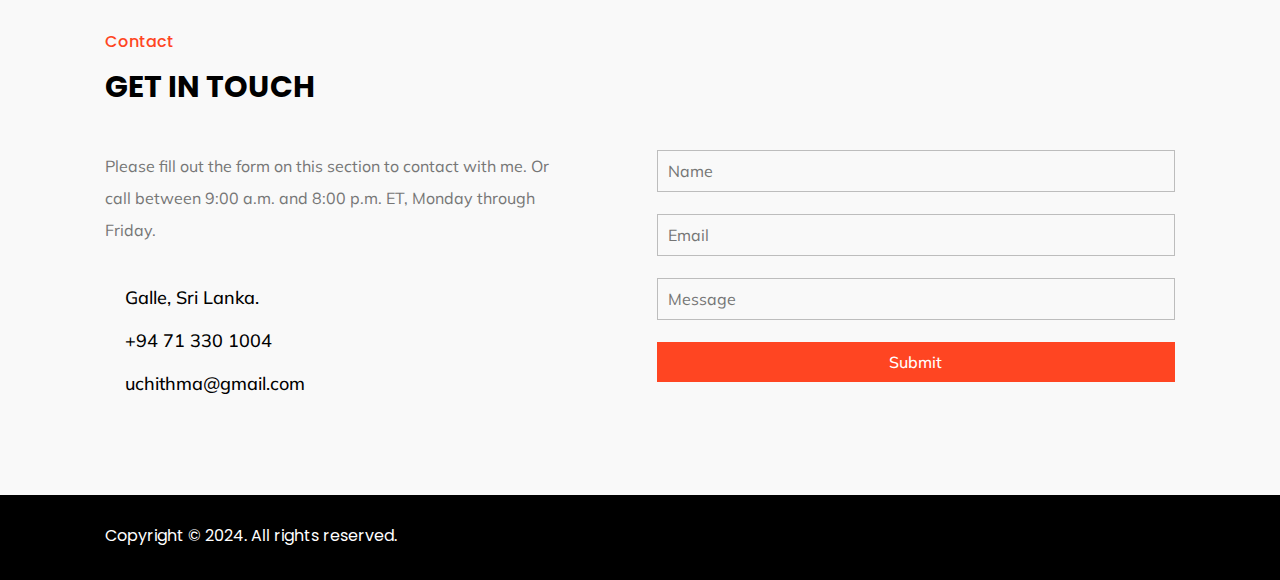
==== commit b3563784: "add navigations" ====
--- a/index.html
+++ b/index.html
@@ -20,12 +20,12 @@
             <div class="menu">
                 <div class="list">
                     <ul id="menu-list">
-                        <li><a href="">Home</a></li>
-                        <li><a href="">Portfolio</a></li>
-                        <li><a href="">Skills</a></li>
-                        <li><a href="">Timeline</a></li>
-                        <li><a href="">Timeline</a></li>
-                        <li><a href="">Contact</a></li>
+                        <li><a href="#home">Home</a></li>
+                        <li><a href="#portfolio">Portfolio</a></li>
+                        <li><a href="#Skills">Skills</a></li>
+                        <li><a href="#timeline">Timeline</a></li>
+                        <!-- <li><a href="">Timeline</a></li> -->
+                        <li><a href="#contact">Contact</a></li>
                     </ul>
                     <div class="trigger">
                         <i class="fa-solid fa-bars" onclick="toggleMenu()"></i>
--- a/index.css
+++ b/index.css
@@ -15,6 +15,7 @@
     align-items: center;
     position: relative;
     height: 70px;
+    z-index: 10;
 }
 
 .navbar .logo a{
@@ -158,12 +159,23 @@
 
 .img-container div{
     width: 50%;
-    padding-left: 200px;
+    padding-left: 100px;
 }
 
 .img-container div > img {
     width: 350px;
     border-radius: 10px;
+    transform: rotate(8deg);
+}
+
+.img-container div::before {
+    content: '';
+    position: absolute;
+    width: 350px;
+    height: 460px;
+    background: #FF4522;
+    border-radius: 10px;
+    transform: rotate(-8deg);
 }
 
 /* ==============responsive home============================ */
@@ -185,6 +197,11 @@
     .img-container div > img {
         width: 300px;
     }
+
+    .img-container div::before {
+        width: 300px;
+        height: 400px;
+    }
 }
 
 @media (max-width:925px) {
@@ -203,6 +220,11 @@
     .img-container div > img {
         width: 100%;
         border-radius: 10px;
+        transform: rotate(0deg);
+    }
+
+    .img-container div::before {
+        display: none;
     }
 }
 
@@ -268,6 +290,7 @@
     width: 325px;
     border-radius: 10px;
 }
+
 /* ======responsive portfolio=================== */
 
 @media (max-width:1469px) {
@@ -360,7 +383,7 @@
 .skills-container .dark-image img {
     /* width: 100%; */
     width: 434px;
-    height: 638px;
+    height: 700px;
     object-fit: contain;
 
 }
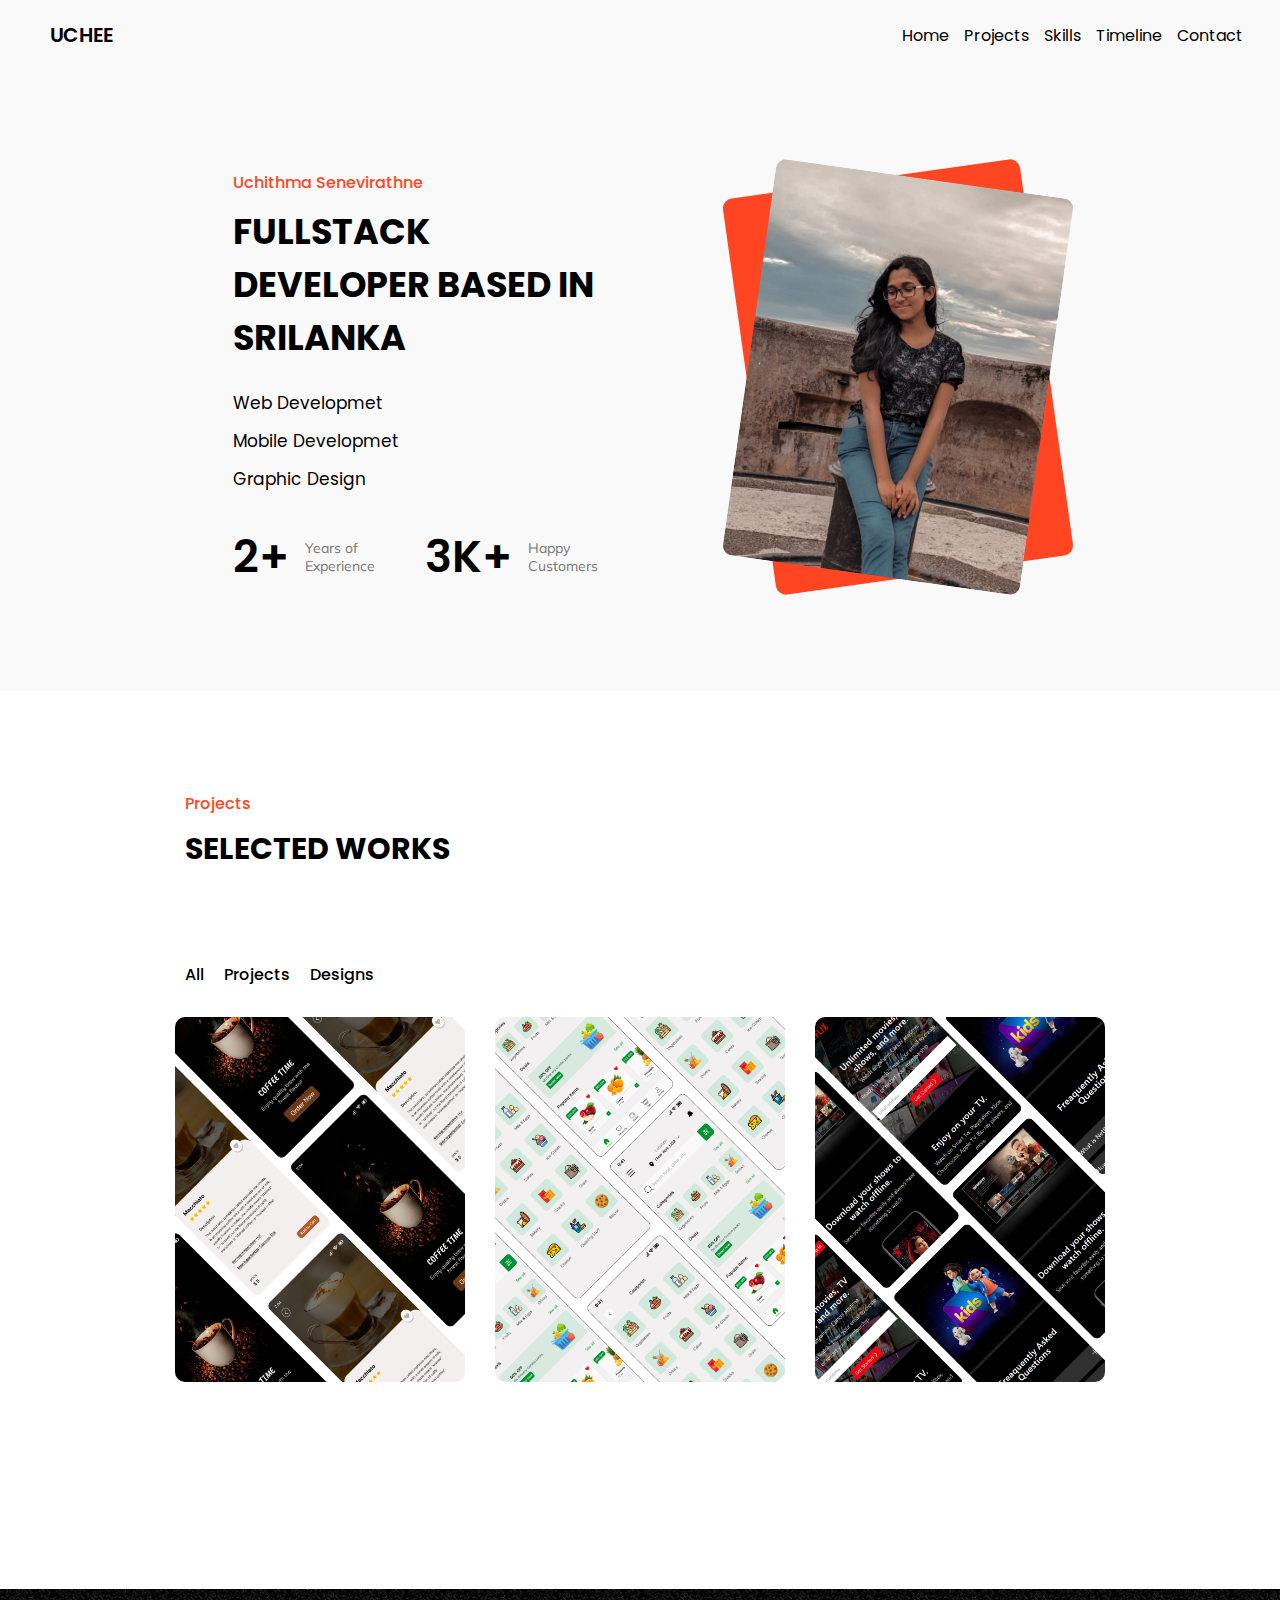
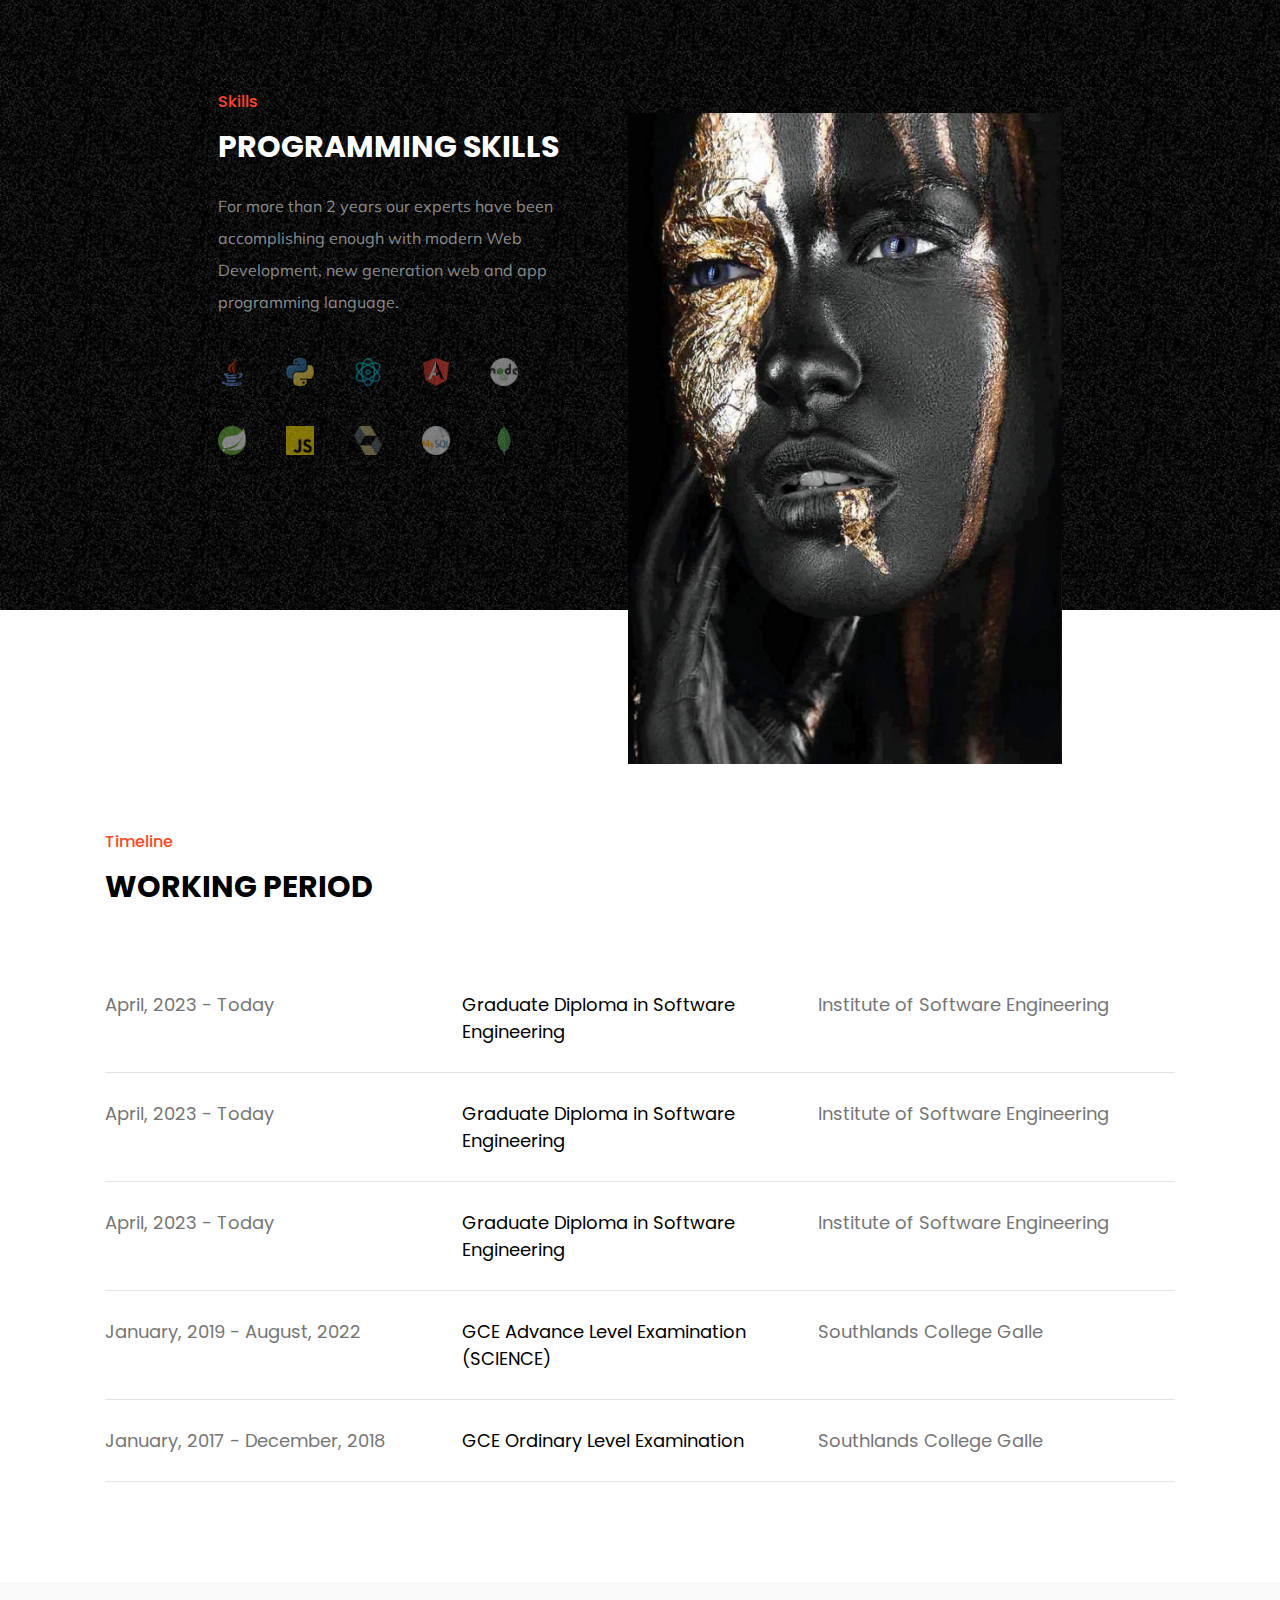
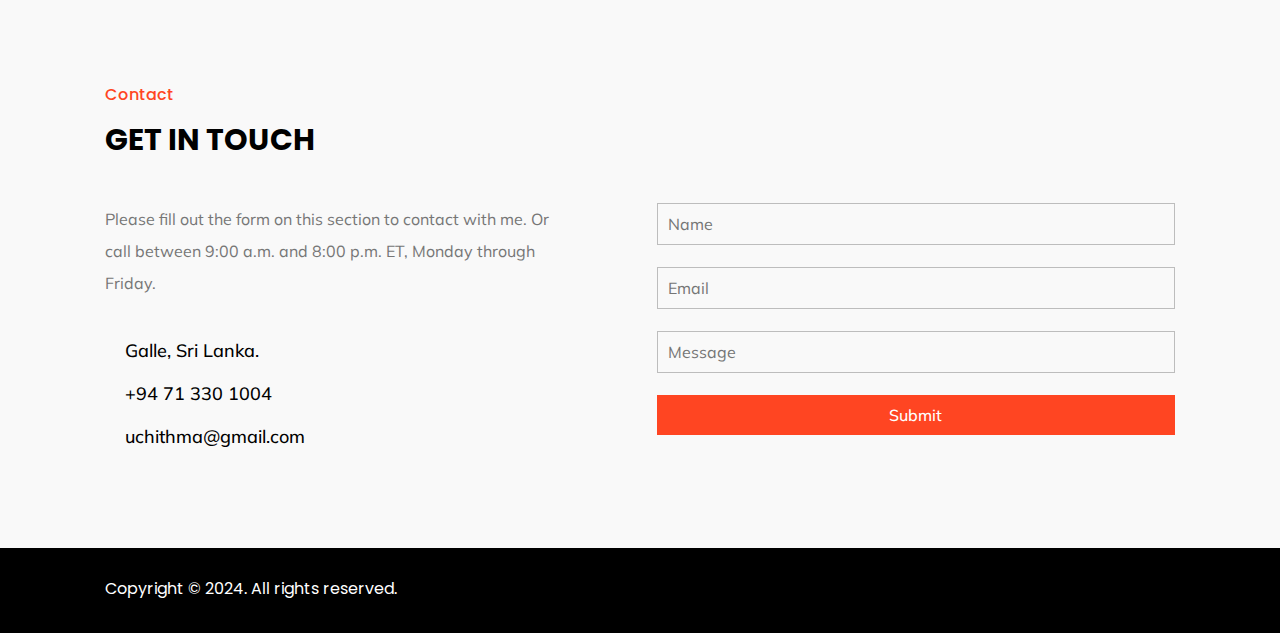
==== commit 751c6ab9: "change some content" ====
--- a/index.html
+++ b/index.html
@@ -21,7 +21,7 @@
                 <div class="list">
                     <ul id="menu-list">
                         <li><a href="#home">Home</a></li>
-                        <li><a href="#portfolio">Portfolio</a></li>
+                        <li><a href="#portfolio">Projects</a></li>
                         <li><a href="#Skills">Skills</a></li>
                         <li><a href="#timeline">Timeline</a></li>
                         <!-- <li><a href="">Timeline</a></li> -->
@@ -50,11 +50,11 @@
                     <i class="fa-solid fa-arrow-right"></i>
                 </div>
                 <div class="service1">
-                    <p>Web Developmet</p>
+                    <p>Mobile Developmet</p>
                     <i class="fa-solid fa-arrow-right"></i>
                 </div>
                 <div class="service1">
-                    <p>Web Developmet</p>
+                    <p>Graphic Design</p>
                     <i class="fa-solid fa-arrow-right"></i>
                 </div>
                 <div class="counts">
@@ -79,12 +79,18 @@
     <section class="portfolio" id="portfolio">
         <div class="port-container">
             <div class="text-content">
-                <h6>Portfolio</h6>
+                <h6>Projects</h6>
                 <h1>SELECTED WORKS</h1>
+            </div>
+            <div class="port-list">
+                <a href="">All</a>
+                <a href="">Projects</a>
+                <a href="">Designs</a>
             </div>
             <div class="project-container">
                 <div class="port1">
                     <img src="./assets/work1.png" alt="">
+                    <!-- <a href="https://www.figma.com/design/TAWfdxTyA7AcawmlE4F3DJ/coffee?node-id=0-1&t=wkfaPQeIY2HoioZY-1">view</a> -->
                 </div>
                 <div class="port2">
                     <img src="./assets/work2.png" alt="">
--- a/index.css
+++ b/index.css
@@ -6,6 +6,11 @@
 }
 
 /* =================navbar========================= */
+
+header {
+    position: sticky;
+    top: 0;
+}
 
 .navbar{
     display: flex;
@@ -244,7 +249,7 @@
     }
 }
 
-/* =================portfolio============================================= */
+/* =================projects============================================= */
 
 .portfolio {
     /* display: flex;
@@ -264,6 +269,24 @@
     width: 1005px;
 }
 
+.port-container .port-list {
+    display: flex;
+    gap: 20px;
+    margin-top: 90px;
+    width: 1005px;
+}
+
+.port-container .port-list a {
+    text-decoration: none;
+    color: black;
+    font-size: 16px;
+    font-weight: 500;
+}
+
+.port-container .port-list a:hover {
+    color: #FF4522;
+}
+
 .port-container .text-content h6{
     font-size: 16px;
     color: #FF4522;
@@ -277,7 +300,7 @@
 }
 
 .port-container .project-container{
-    padding-top: 92px;
+    padding-top: 30px;
     display: flex;
     gap: 30px;
 }
@@ -298,6 +321,10 @@
         width: 910px;
     }
 
+    .port-container .port-list {
+        width: 910px;
+    }
+
     .port-container .project-container div > img {
         width: 290px;
     }
@@ -305,6 +332,10 @@
 
 @media (max-width:925px) {
     .port-container .text-content{
+        width: 93vw;
+    }
+
+    .port-container .port-list {
         width: 93vw;
     }
 
@@ -324,6 +355,10 @@
     }
 
     .port-container .text-content{
+        width: 90vw;
+    }
+
+    .port-container .port-list {
         width: 90vw;
     }
 
@@ -398,7 +433,7 @@
 }
 
 .skills-container .skills-logo img {
-    width: 10%;
+    width: 8%;
     opacity: 50%;
 }
 
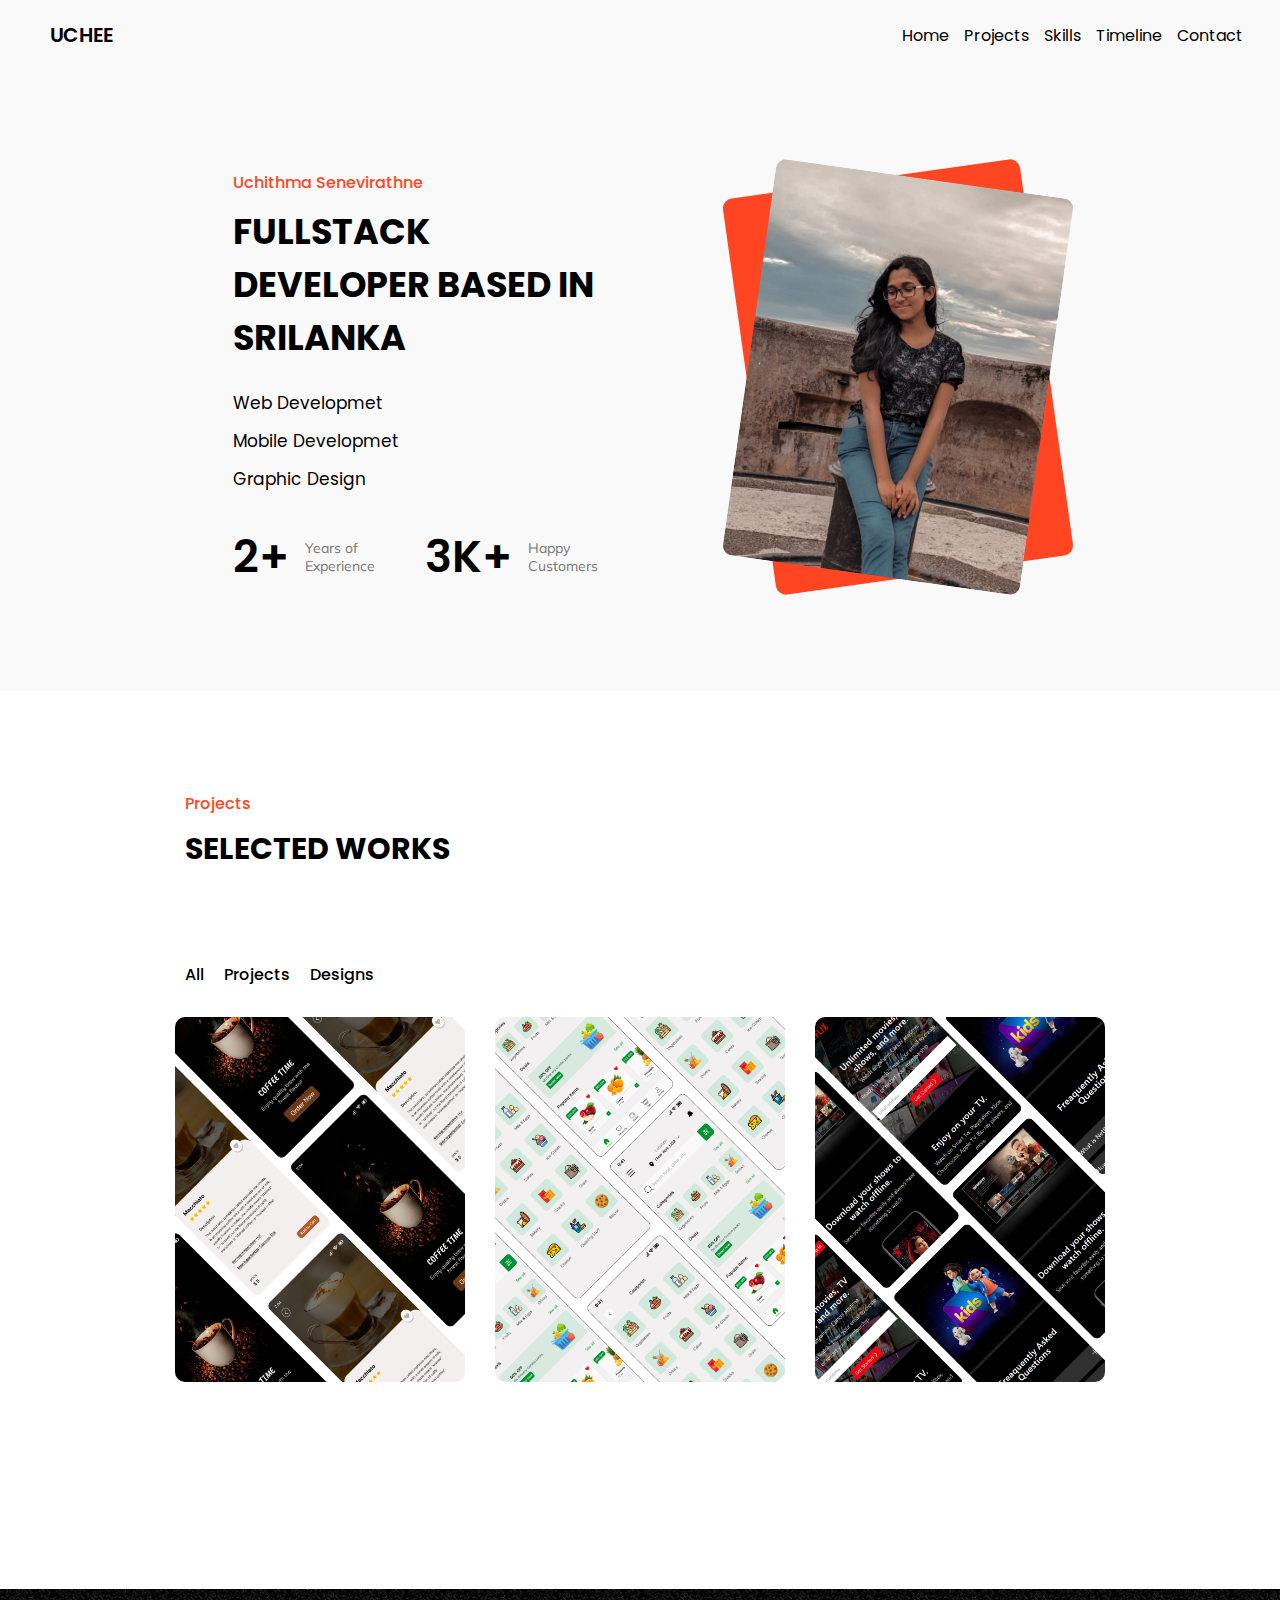
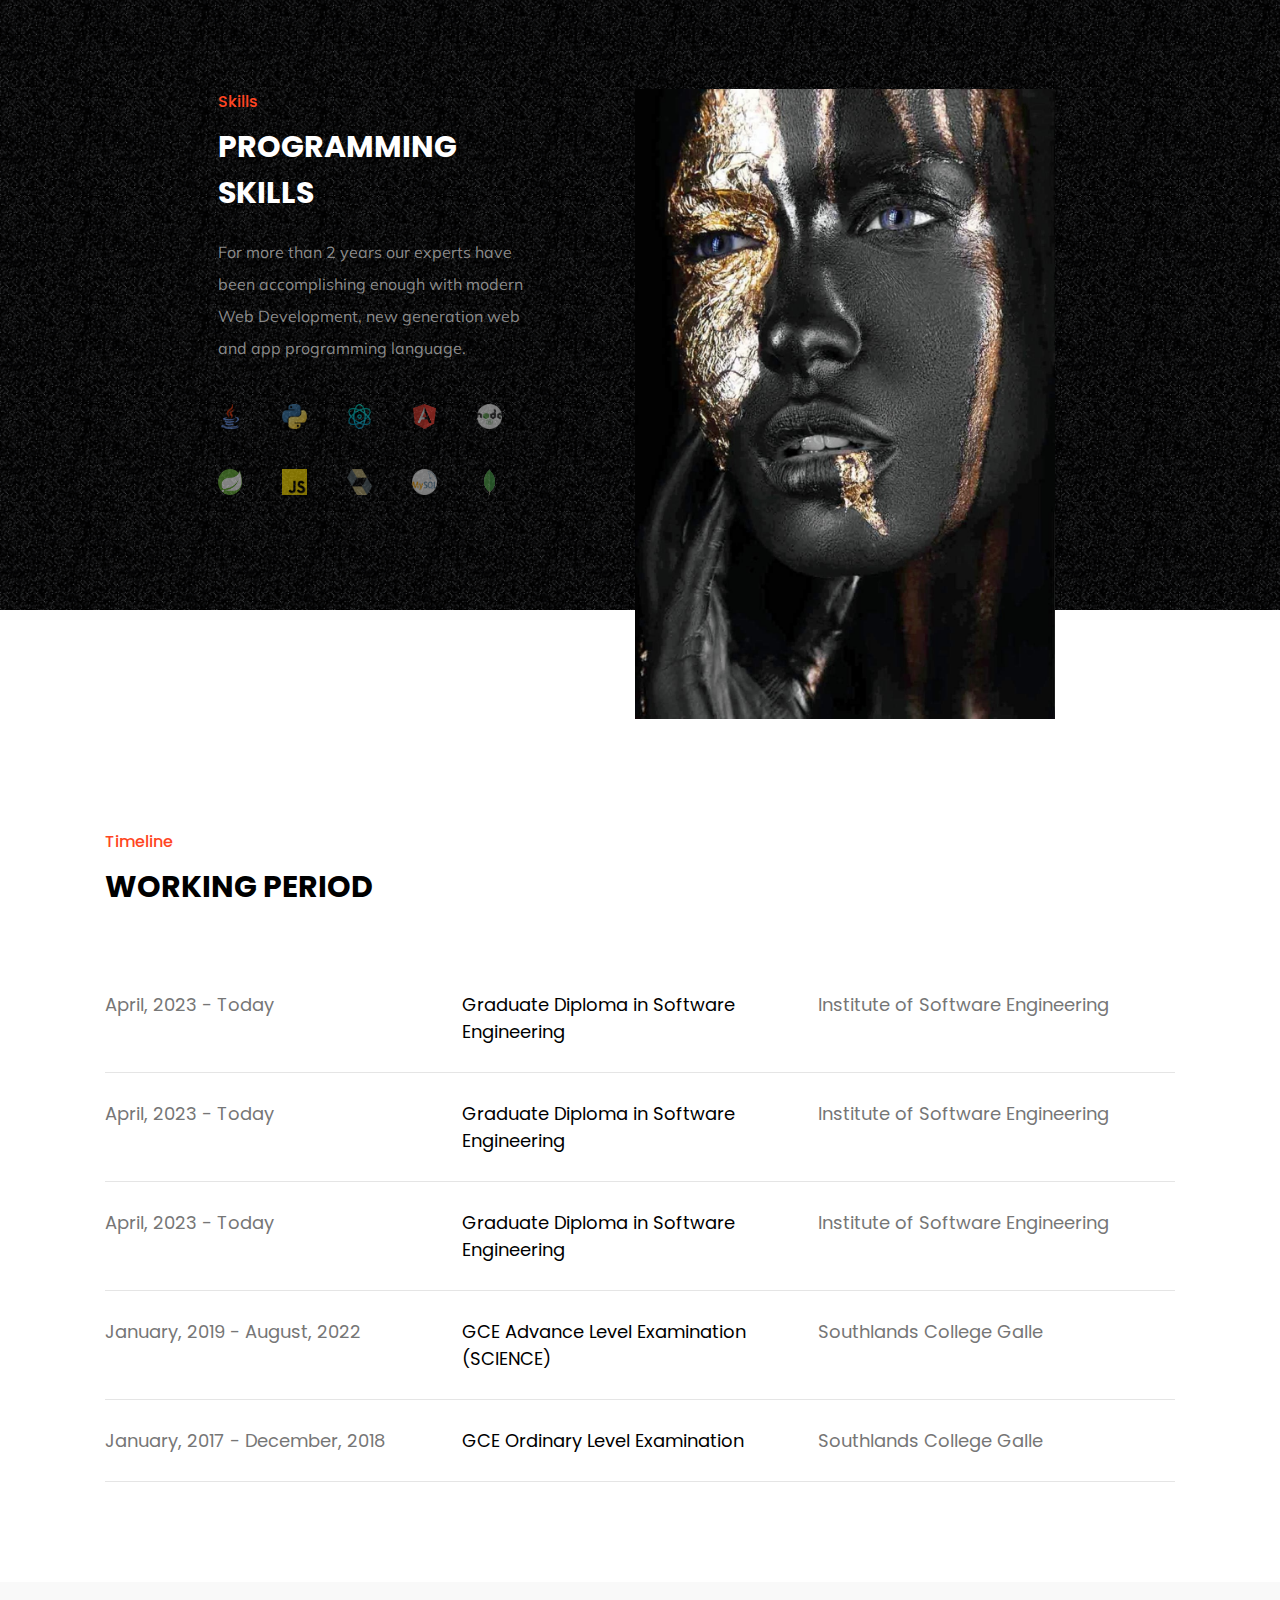
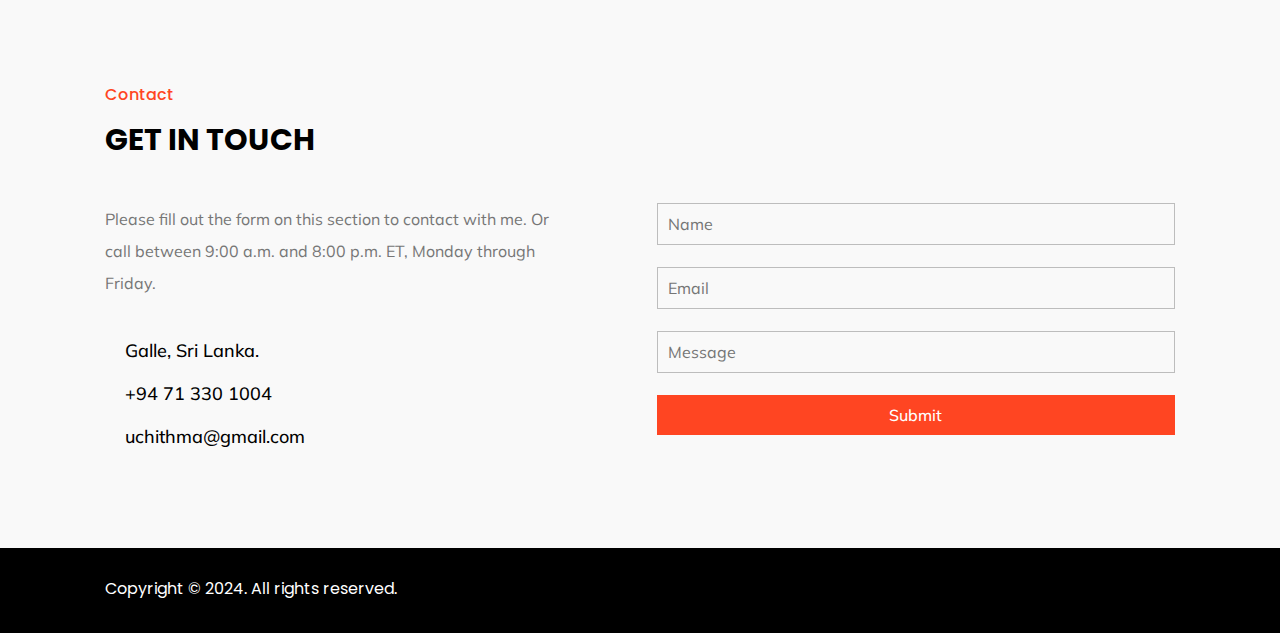
==== commit 48f3b424: "change some content" ====
--- a/index.html
+++ b/index.html
@@ -124,6 +124,8 @@
                     <img src="./assets/hibernate.png" alt="">
                     <img src="./assets/mysql.png" alt="">
                     <img src="./assets/mongodb.png" alt="">
+                    <!-- <img src="./assets/css.png" alt="">
+                    <img src="./assets/html.png" alt=""> -->
                 </div>
             </div>
             <div class="dark-image">
--- a/index.css
+++ b/index.css
@@ -389,7 +389,7 @@
     padding-bottom: 100px;
     padding-left: 17%;
     padding-right: 17%;
-    gap: 60px;
+    gap: 100px;
 }
 
 .skills-container .text-content {
@@ -418,7 +418,7 @@
 .skills-container .dark-image img {
     /* width: 100%; */
     width: 434px;
-    height: 700px;
+    height: 630px;
     object-fit: contain;
 
 }
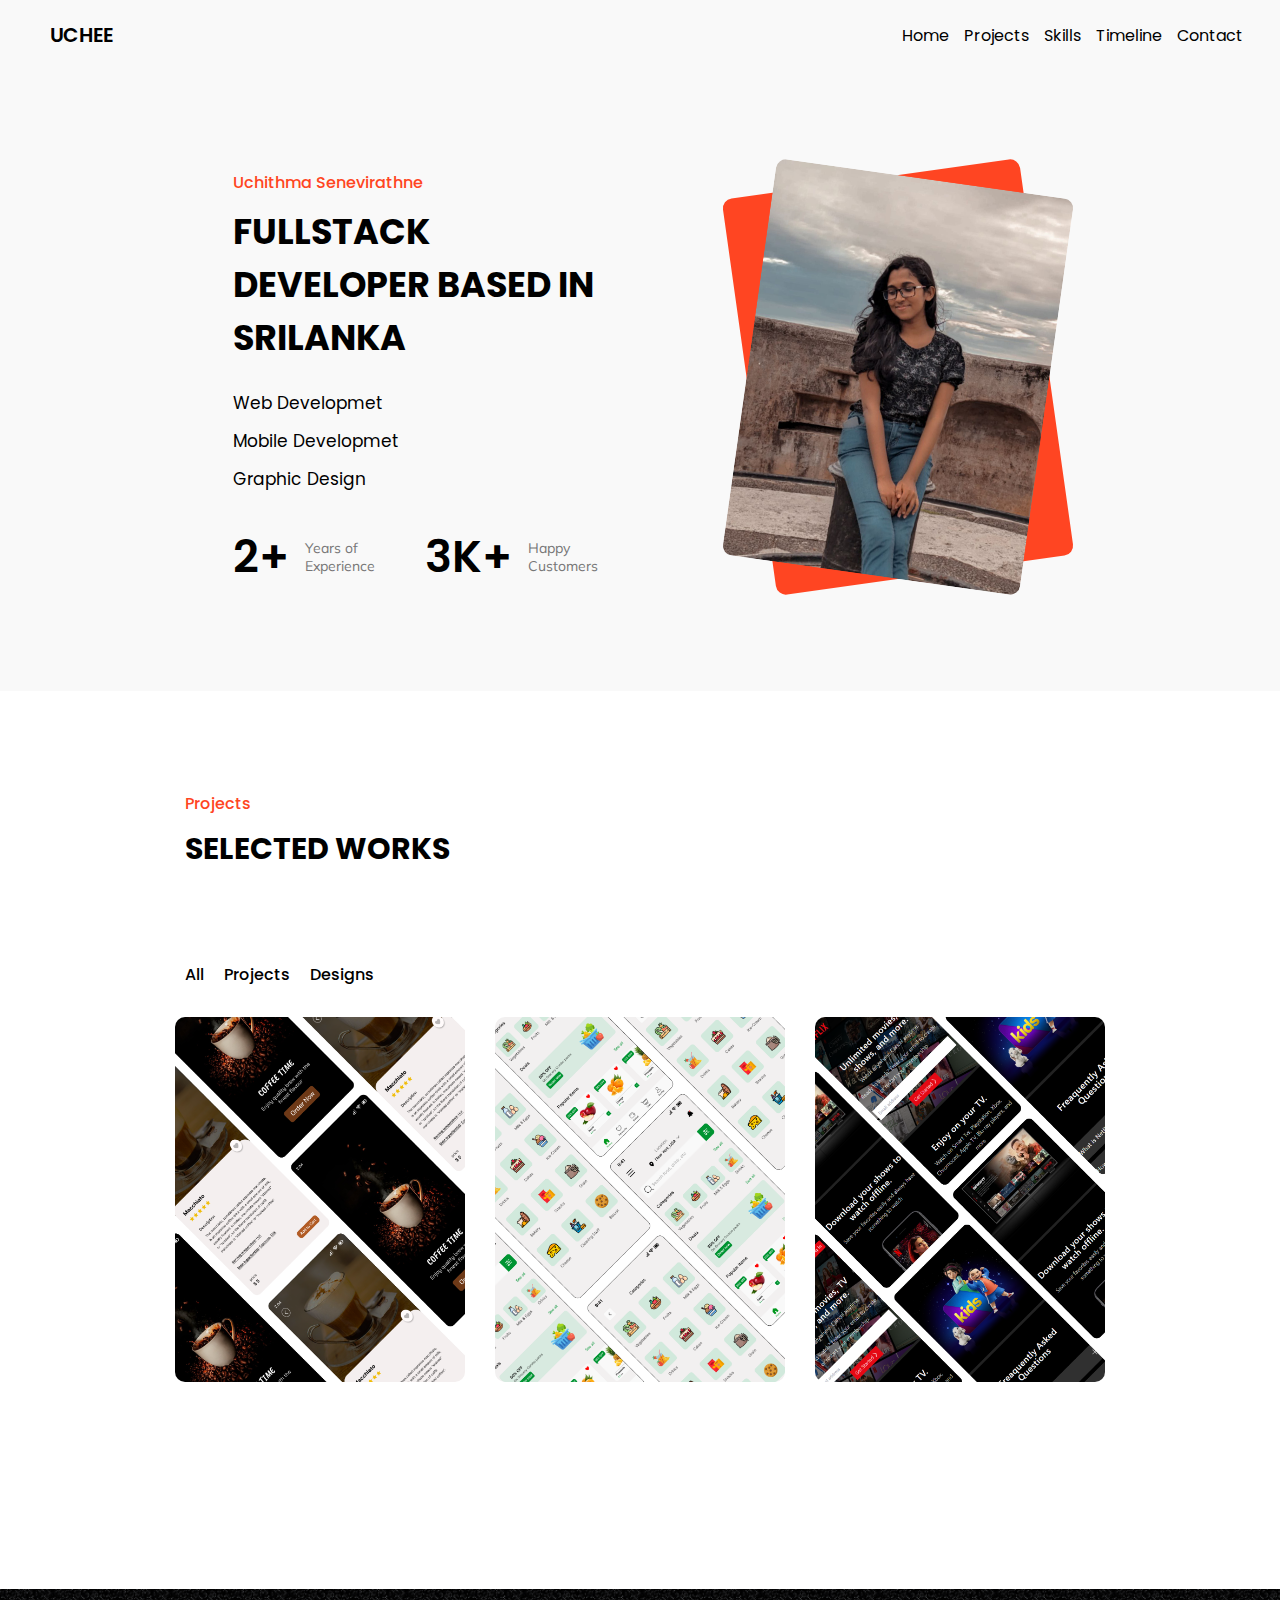
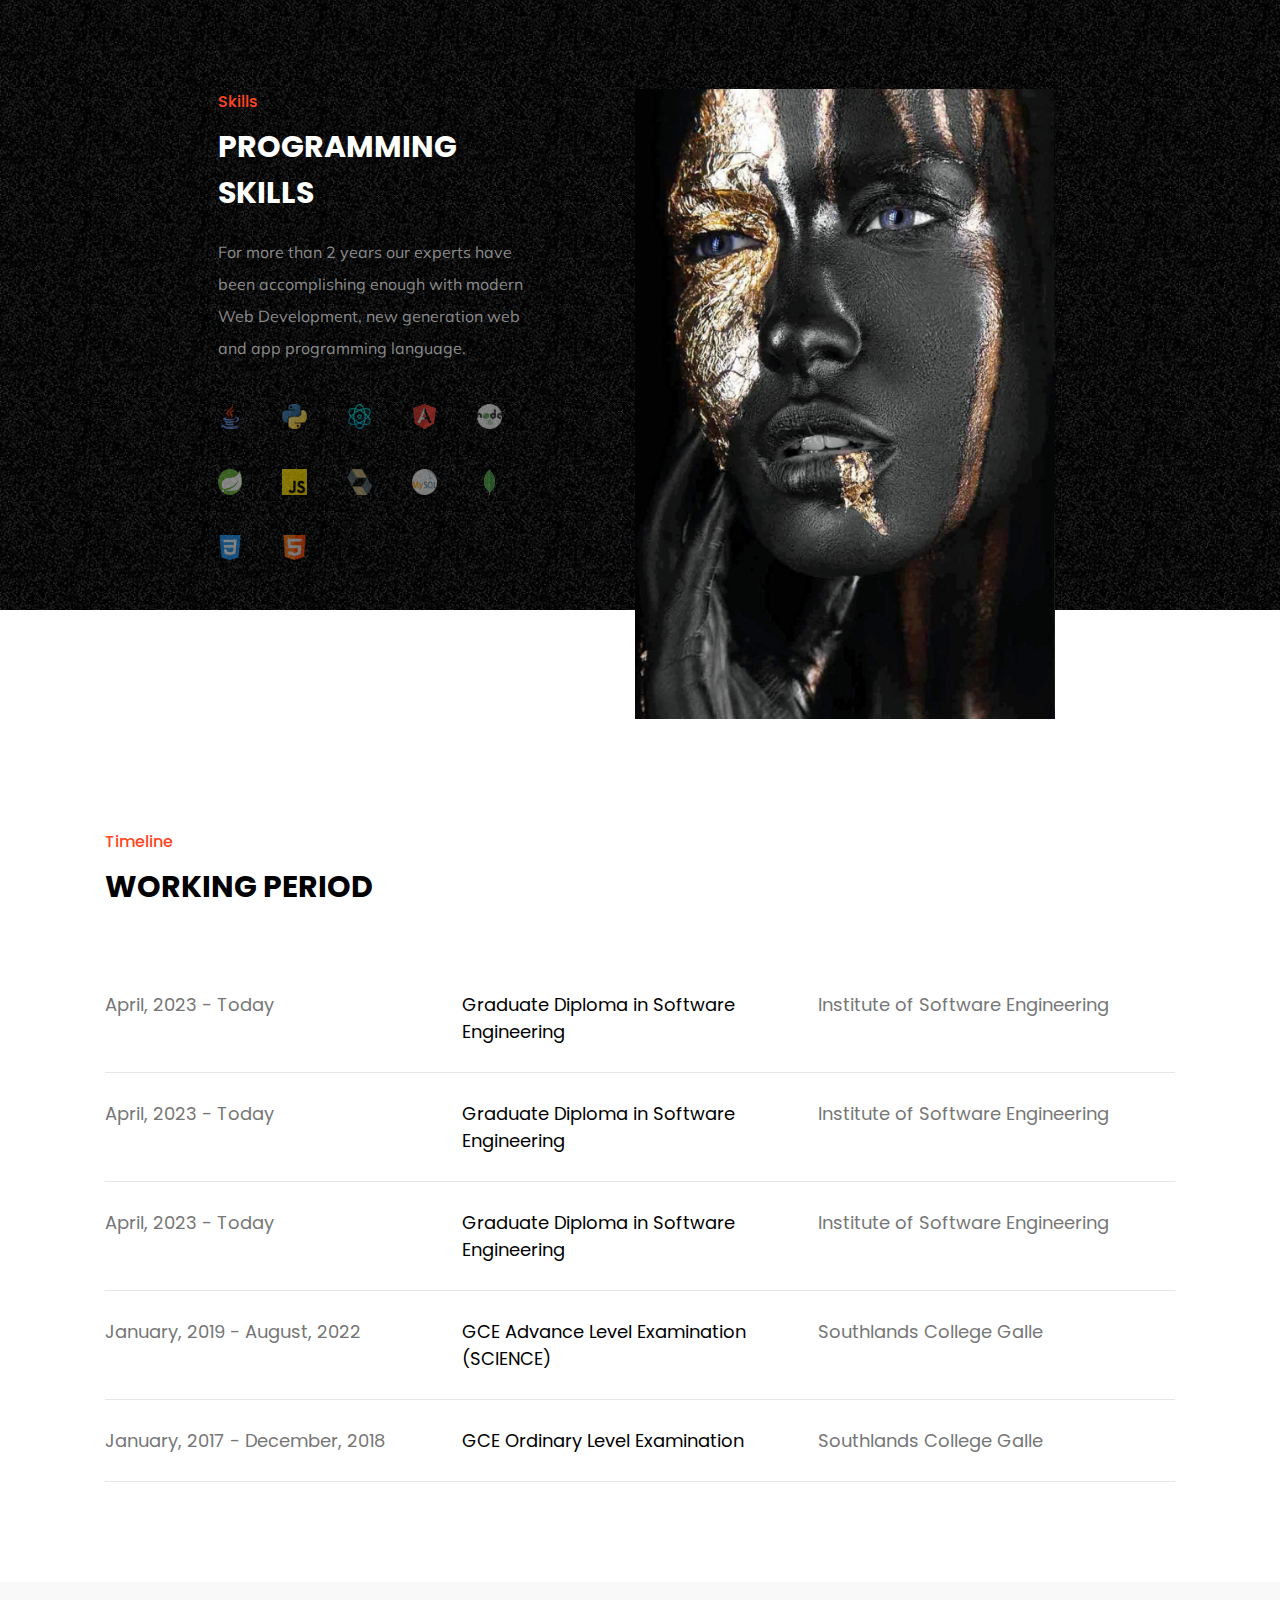
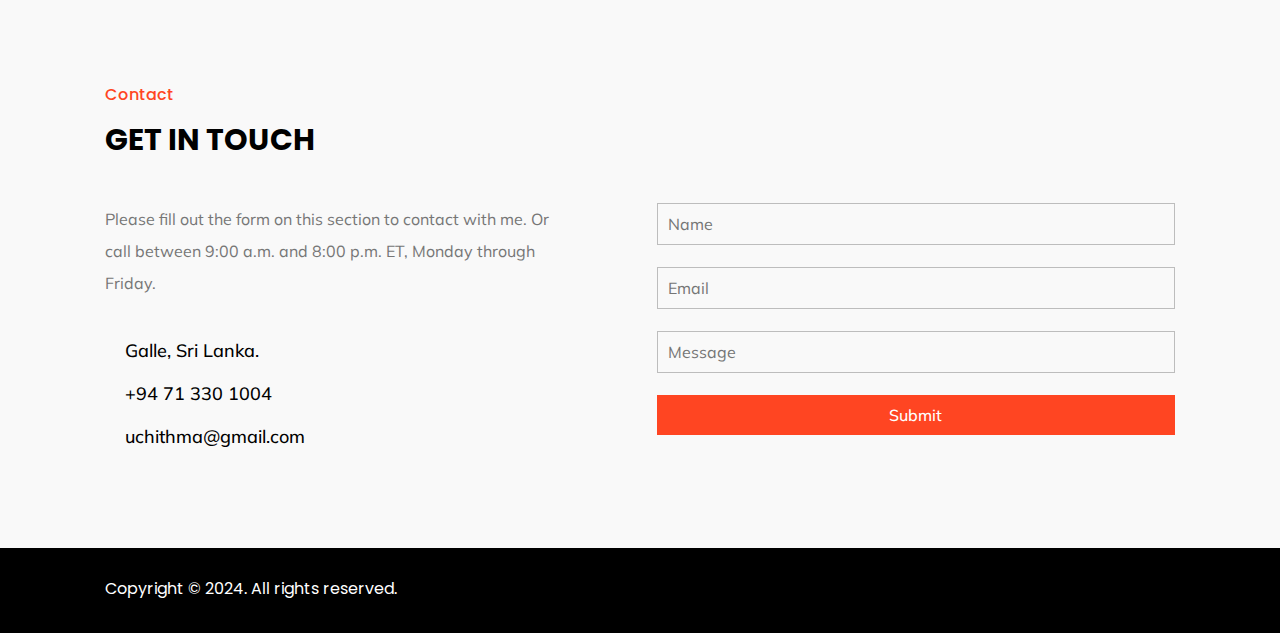
==== commit 7d8bd04b: "add some animations" ====
--- a/index.html
+++ b/index.html
@@ -83,20 +83,32 @@
                 <h1>SELECTED WORKS</h1>
             </div>
             <div class="port-list">
-                <a href="">All</a>
+                <a href="./pages/allWork.html" target="_blank">All</a>
                 <a href="">Projects</a>
                 <a href="">Designs</a>
             </div>
             <div class="project-container">
-                <div class="port1">
+                <div class="port port1">
                     <img src="./assets/work1.png" alt="">
+                    <div class="details">
+                        <h3>Coffee Shop UI</h3>
+                        <p>View the design on Figma</p>
+                    </div>
                     <!-- <a href="https://www.figma.com/design/TAWfdxTyA7AcawmlE4F3DJ/coffee?node-id=0-1&t=wkfaPQeIY2HoioZY-1">view</a> -->
                 </div>
-                <div class="port2">
+                <div class="port port2">
                     <img src="./assets/work2.png" alt="">
-                </div>
-                <div class="port3">
+                    <div class="details">
+                        <h3>Super Market UI</h3>
+                        <p>View the design on Figma</p>
+                    </div>
+                </div>
+                <div class="port port3">
                     <img src="./assets/work3.png" alt="">
+                    <div class="details">
+                        <h3>Netflix Home Page</h3>
+                        <p>Tailwind CSS Project</p>
+                    </div>
                 </div>
             </div>
         </div>
@@ -124,8 +136,8 @@
                     <img src="./assets/hibernate.png" alt="">
                     <img src="./assets/mysql.png" alt="">
                     <img src="./assets/mongodb.png" alt="">
-                    <!-- <img src="./assets/css.png" alt="">
-                    <img src="./assets/html.png" alt=""> -->
+                    <img src="./assets/css.png" alt="">
+                    <img src="./assets/html.png" alt="">
                 </div>
             </div>
             <div class="dark-image">
--- a/index.css
+++ b/index.css
@@ -171,6 +171,9 @@
     width: 350px;
     border-radius: 10px;
     transform: rotate(8deg);
+    animation: rotate-left 3s ease-in-out infinite;
+    /* animation-delay: 0.5s; */
+    animation-duration: 10s;
 }
 
 .img-container div::before {
@@ -181,8 +184,21 @@
     background: #FF4522;
     border-radius: 10px;
     transform: rotate(-8deg);
-}
-
+    animation: rotate-right 3s ease-in-out infinite;
+    animation-duration: 10s;
+}
+
+@keyframes rotate-left {
+    50% {
+        transform: rotate(4deg);
+    }
+}
+
+@keyframes rotate-right {
+    50% {
+        transform: rotate(-4deg);
+    }
+}
 /* ==============responsive home============================ */
 
 @media (max-width:1469px) {
@@ -226,10 +242,17 @@
         width: 100%;
         border-radius: 10px;
         transform: rotate(0deg);
+        animation: rotate-left 0s ease-in-out infinite;
     }
 
     .img-container div::before {
         display: none;
+    }
+
+    @keyframes rotate-left {
+        50% {
+            transform: rotate(0deg);
+        }
     }
 }
 
@@ -309,10 +332,38 @@
     width: 50%;
 }
 
+.port {
+    position: relative;
+    /* overflow: hidden; */
+}
+
 .port-container .project-container div > img {
     width: 325px;
     border-radius: 10px;
-}
+    transition: transform 0.3s ease;
+}
+
+.port .details {
+    position: absolute;
+    top: 50%;
+    left: 50%;
+    transform: translate(-50%, -50%);
+    color: #fff;
+    background: rgba(0, 0, 0, 0.7);
+    padding: 20px;
+    opacity: 0;
+    transition: opacity 0.3s ease;
+    text-align: center;
+}
+
+/* .port:hover img {
+    transform: scale(1.1);
+} */
+
+.port:hover .details {
+    opacity: 1;
+}
+
 
 /* ======responsive portfolio=================== */
 
